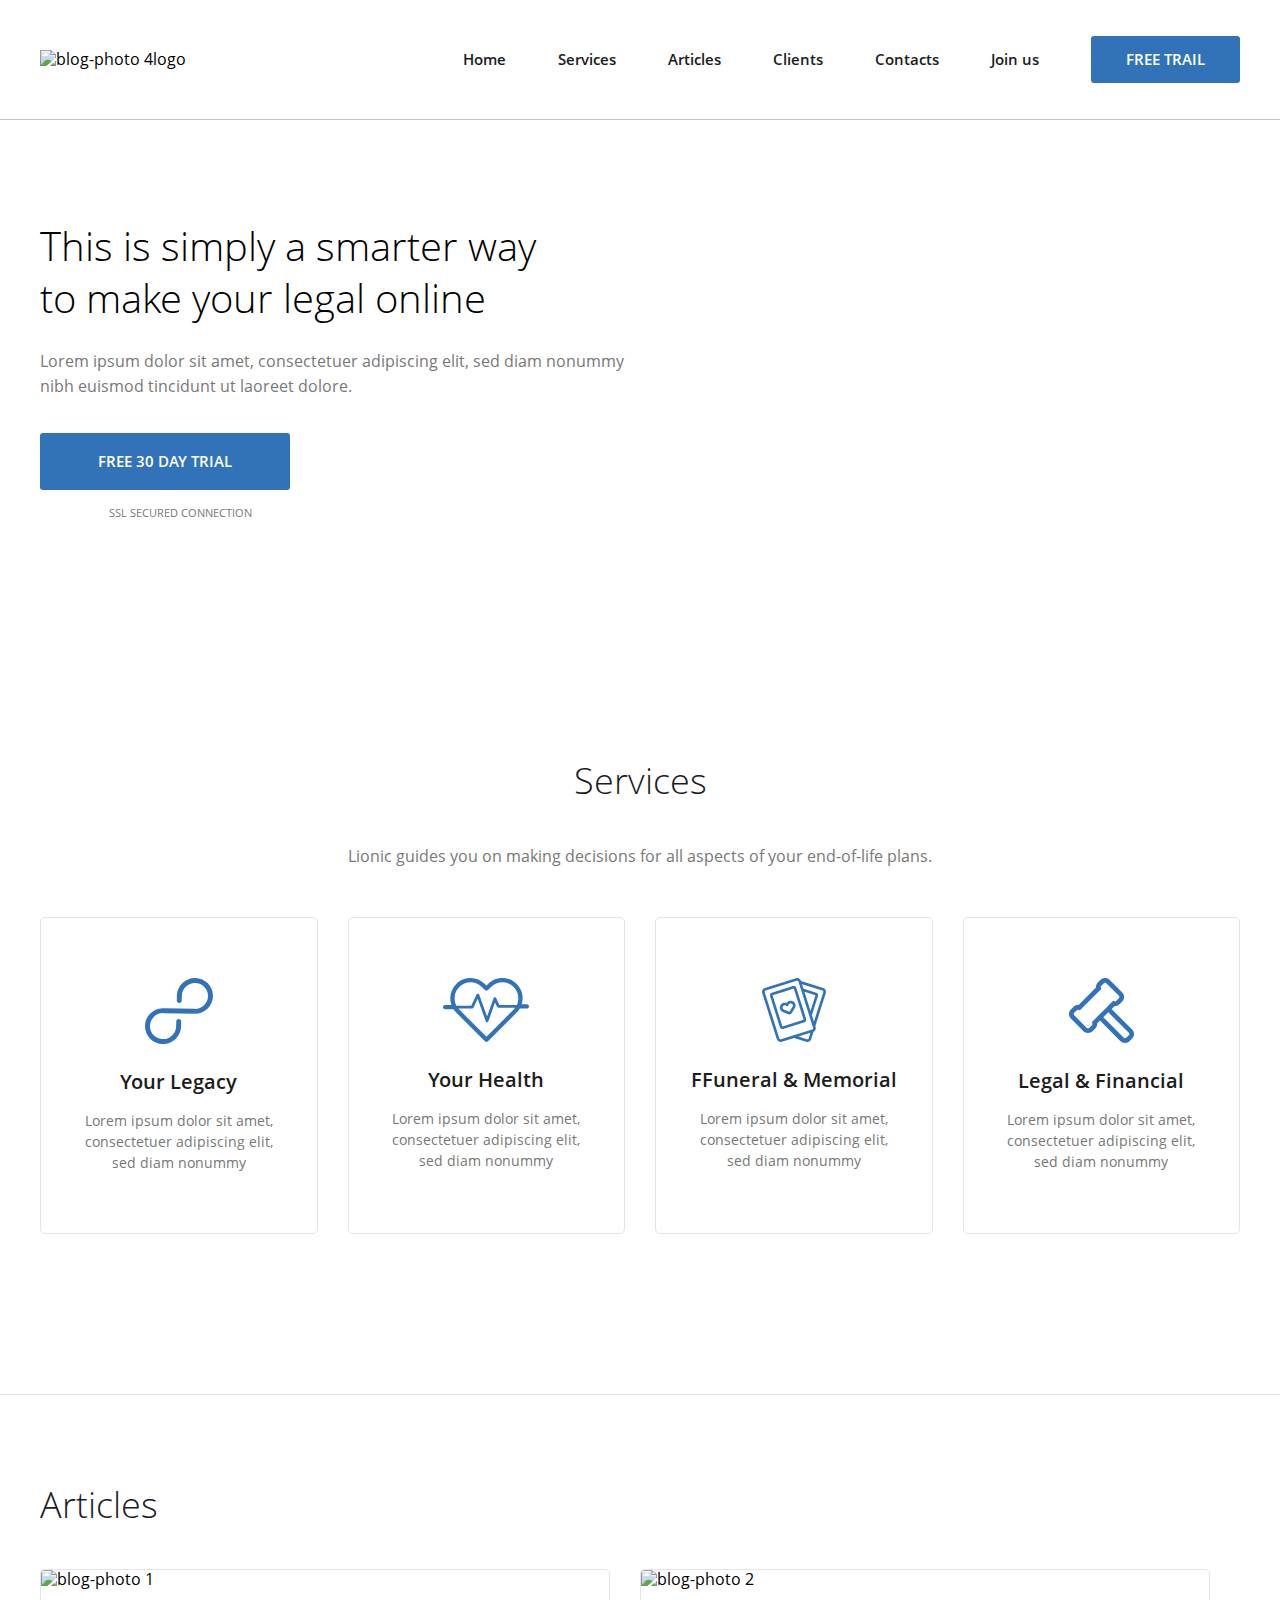
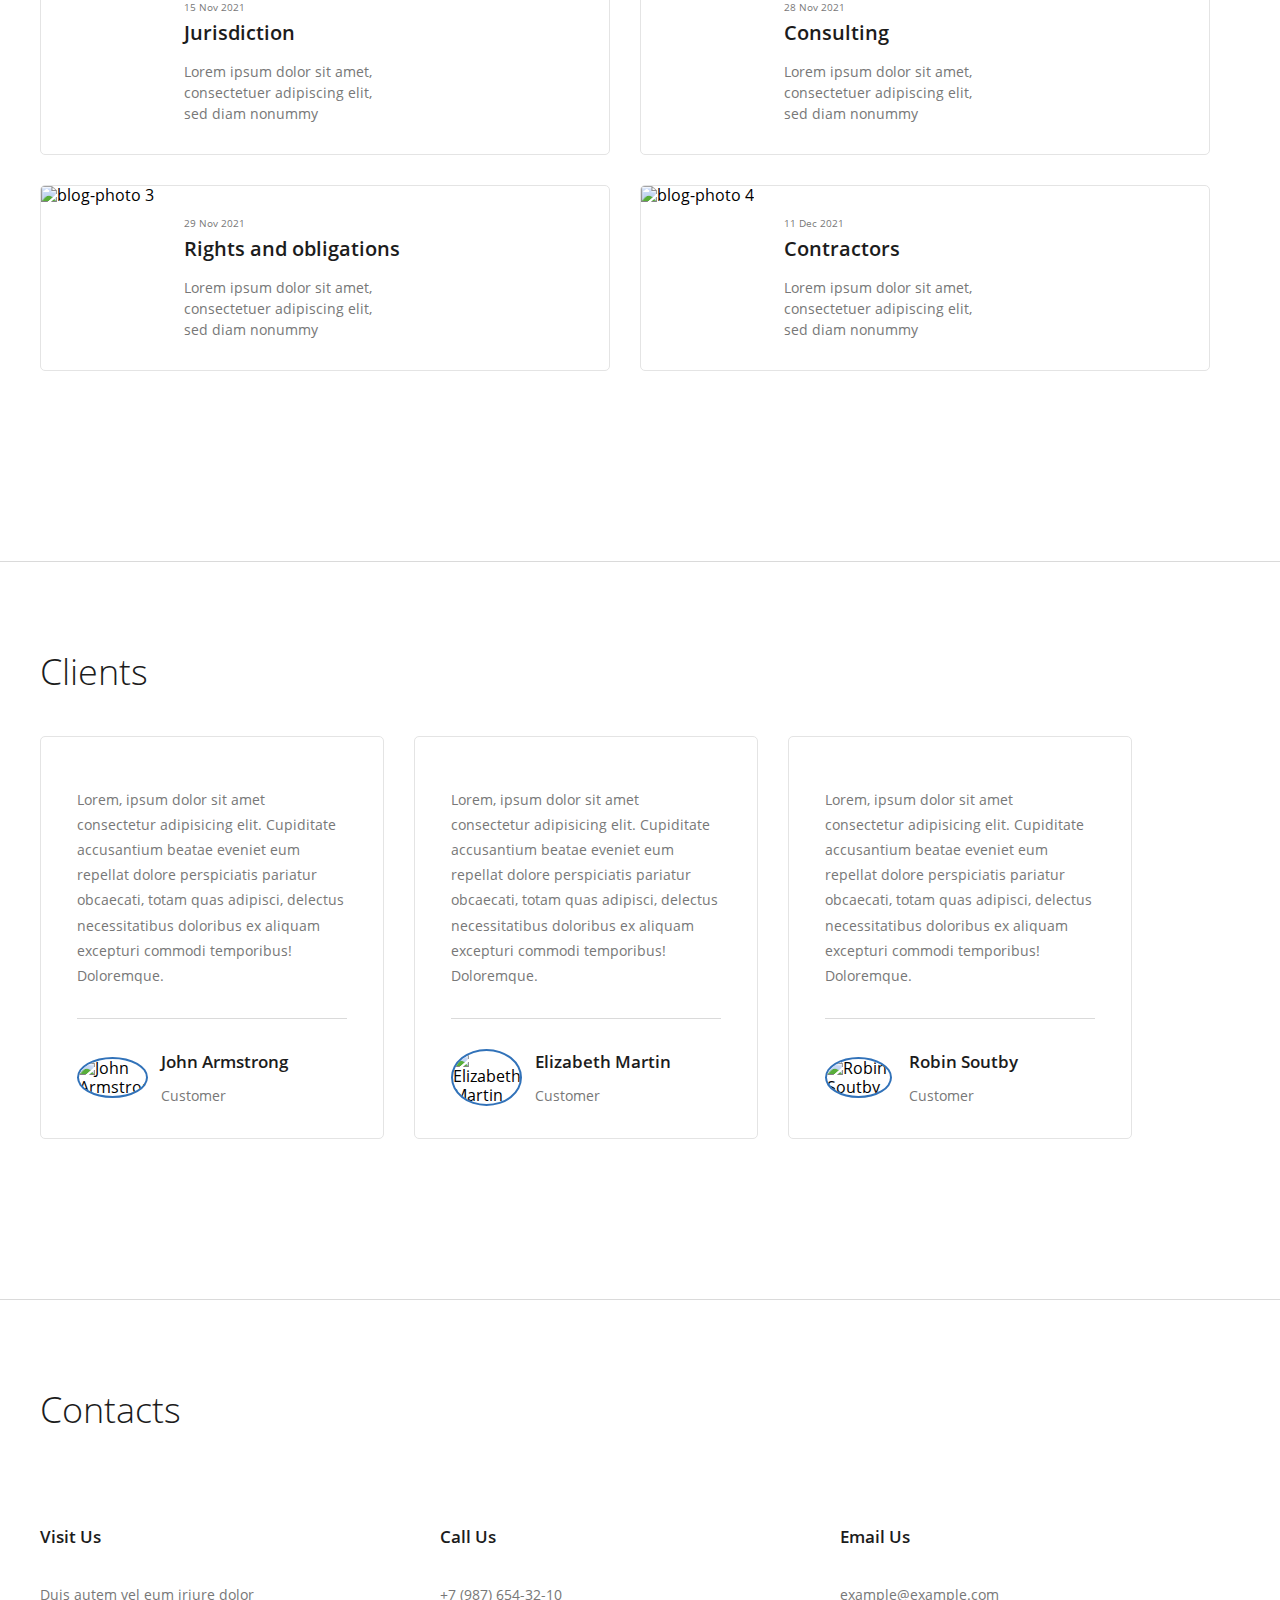
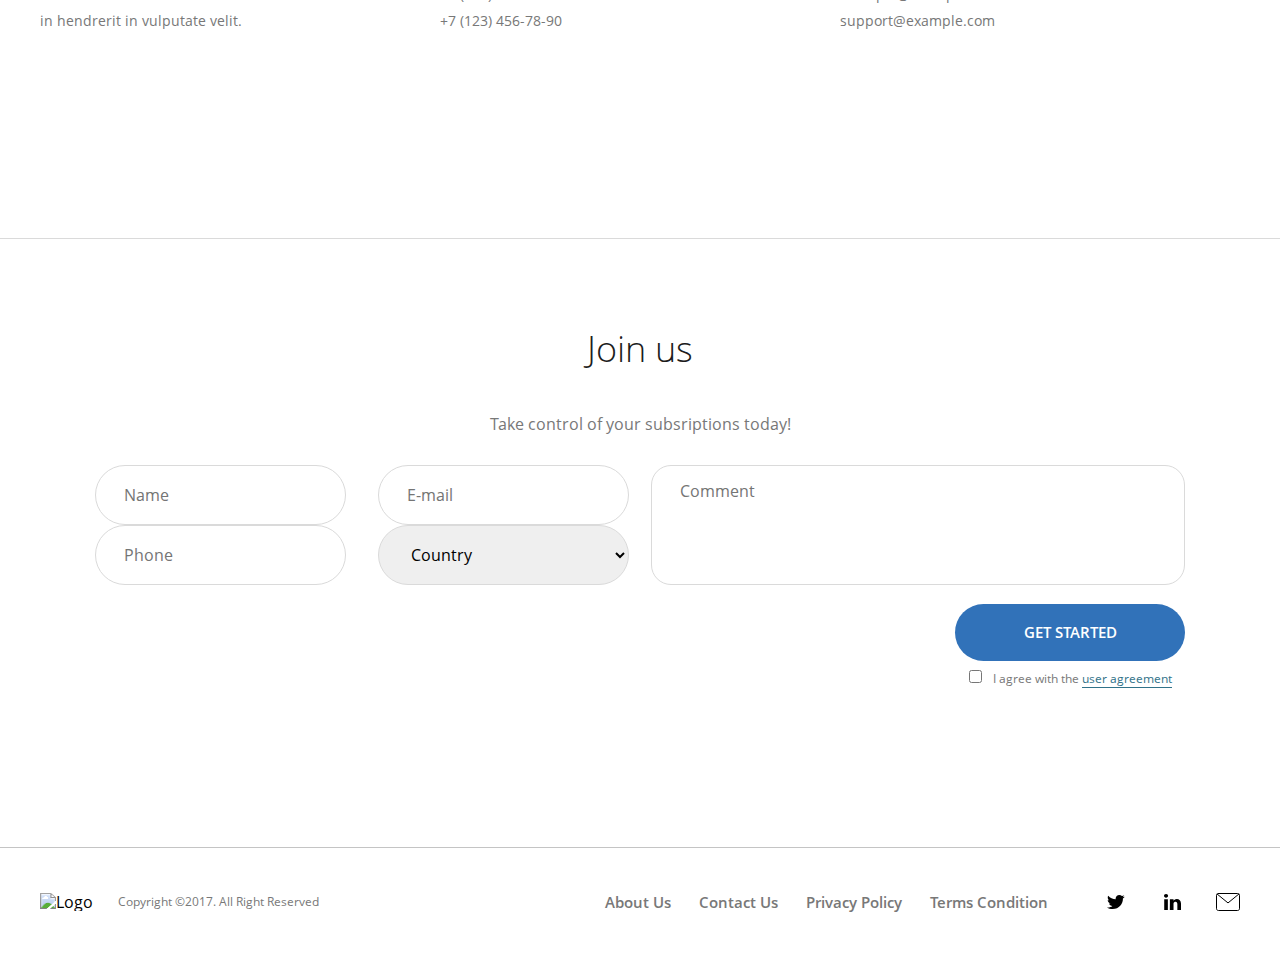
==== Lionic/index.html @ a57fa729 "backup" ====
<!DOCTYPE html>
<html lang="en">
<head>
    <meta charset="UTF-8">
    <meta name="viewport" content="width=device-width, initial-scale=1.0">
    <title>Lionic</title>
    <link rel="stylesheet" href="css/normalize.css">
    <link rel="stylesheet" href="css/style.css">
</head>
<body>
    <header class="header">
        <div class="container flex header-container">
            <a href="#" class="header-logo">
                <img src="img/logo.svg" class="header-logo" alt="blog-photo 4logo">
            </a>
            <nav class="header-nav">
                <ul class="header-list list-resert flex">
                    <li class="header-list-item">
                        <a href="hero" class="header-link">
                            Home
                        </a>
                    </li>
                    <li class="header-list-item">
                        <a href="services" class="header-link">
                            Services
                        </a>
                    </li>
                    <li class="header-list-item">
                        <a href="articles" class="header-link">
                            Articles
                        </a>
                    </li>
                    <li class="header-list-item">
                        <a href="clients" class="header-link">
                            Clients
                        </a>
                    </li>
                    <li class="header-list-item">
                        <a href="contacts" class="header-link">
                            Contacts
                        </a>
                    </li>
                    <li class="header-list-item">
                        <a href="join us" class="header-link">
                            Join us
                        </a>
                    </li>
                </ul>
            </nav>
            <button class="btn header-btn btn-resert">
                Free trail
            </button>
        </div>
    </header>
    <main class="main">
        <section id="hero" class="hero">
            <div class="container">
                <div class="hero-contant flex">
                    <h1 class="hero-title">
                        This is&nbsp;simply a&nbsp;smarter way to&nbsp;make your legal online
                    </h1>
                    <p class="hero-desc">
                        Lorem ipsum dolor sit amet, consectetuer adipiscing elit, sed diam nonummy nibh euismod tincidunt ut&nbsp;laoreet dolore.
                    </p>
                    <div class="hero-wrapper">
                        <button class="btn hero-btn btn-resert">
                            FREE 30&nbsp;DAY TRIAL
                        </button>
                        <span class="hero-secure">
                            SSL secured connection
                        </span>
                    </div>
                </div>
            </div>
        </section>
        <section id="services" class="services section-offset">
            <div class="container">
                <h2 class="section-title services-title">
                    Services
                </h2>
                <p class="section-descr services-descr">
                    Lionic guides you on&nbsp;making decisions for all aspects of&nbsp;your end-of-life plans.
                </p>
                <ul class="list-resert services-items flex">
                    <li class="services-item flex">
                        <svg class="services-item-icon" width="68" height="66" viewBox="0 0 68 66" fill="none" xmlns="http://www.w3.org/2000/svg">
                            <g clip-path="url(#clip0_7_34)">
                            <path d="M50.393 0.00398661C40.438 -0.212013 32.146 7.63799 31.9 17.512L31.776 22.483C31.742 23.839 32.833 24.973 34.2 25.003C35.567 25.032 36.713 23.947 36.746 22.591L36.871 17.62C37.049 10.471 43.062 4.77799 50.271 4.93399C57.478 5.09099 63.201 11.038 63.023 18.187C62.844 25.335 56.831 31.029 49.623 30.872L18.5 30.197C8.54499 29.981 0.252987 37.831 0.00698678 47.705C-0.240013 57.579 7.65099 65.78 17.607 65.995C27.562 66.211 35.854 58.362 36.1 48.488L36.223 43.572C36.257 42.215 35.166 41.082 33.799 41.052C32.432 41.022 31.286 42.108 31.252 43.464L31.129 48.38C30.951 55.529 24.938 61.222 17.729 61.066C10.522 60.909 4.79899 54.962 4.97699 47.813C5.15599 40.664 11.169 34.971 18.377 35.127L49.5 35.802C59.456 36.018 67.747 28.169 67.994 18.295C68.24 8.41999 60.349 0.219987 50.394 0.00498661L50.393 0.00398661Z"/>
                            </g>
                            <defs>
                            <clipPath id="clip0_7_34">
                            <rect width="68" height="66" fill="none"/>
                            </clipPath>
                            </defs>
                        </svg>
                        <h3 class="services-item-title">
                            Your Legacy
                        </h3>
                        <p class="services-item-descr">
                            Lorem ipsum dolor sit amet, consectetuer adipiscing elit, sed diam nonummy
                        </p>
                    </li>
                    <li class="services-item flex">
                        <svg class="services-item-icon" width="86" height="64" viewBox="0 0 86 64" fill="none" xmlns="http://www.w3.org/2000/svg">
                            <g clip-path="url(#clip0_7_47)">
                            <path d="M79.622 20.272C79.622 22.336 79.316 24.352 78.726 26.27H83.868C85.045 26.27 86 27.227 86 28.406C86 29.586 85.045 30.541 83.868 30.541H77.47C77.268 30.541 77.073 30.513 76.888 30.461C76.0053 31.9743 74.9311 33.3675 73.692 34.606L44.972 63.374C44.7741 63.5725 44.539 63.73 44.2802 63.8375C44.0213 63.9449 43.7438 64.0002 43.4635 64.0002C43.1832 64.0002 42.9057 63.9449 42.6468 63.8375C42.388 63.73 42.1529 63.5725 41.955 63.374L13.233 34.606C12.1963 33.5688 11.2752 32.422 10.486 31.186C10.315 31.23 10.136 31.254 9.95 31.254H2.132C1.85176 31.2537 1.57431 31.1983 1.31551 31.0908C1.0567 30.9833 0.821595 30.8259 0.623621 30.6276C0.425646 30.4292 0.268677 30.1938 0.161676 29.9348C0.0546755 29.6758 -0.000261829 29.3983 9.38171e-07 29.118C9.38171e-07 27.938 0.955001 26.982 2.132 26.982H8.447C5.965 19.861 7.56 11.618 13.233 5.93801C15.1066 4.05015 17.3363 2.55313 19.793 1.5338C22.2497 0.514473 24.8843 -0.00687342 27.544 1.15198e-05C32.95 1.15198e-05 38.034 2.10901 41.856 5.93801L43.463 7.54701L45.07 5.93701C46.9438 4.04921 49.1737 2.55231 51.6306 1.53315C54.0874 0.513987 56.7222 -0.0071368 59.382 1.15198e-05C62.0417 -0.00681806 64.6763 0.514553 67.133 1.53388C69.5896 2.55321 71.8194 4.0502 73.693 5.93801C75.5791 7.8172 77.0741 10.0515 78.0918 12.5117C79.1094 14.972 79.6295 17.6096 79.622 20.272ZM70.678 8.95701C69.1987 7.46697 67.4383 6.28548 65.4989 5.48108C63.5595 4.67667 61.4796 4.26536 59.38 4.27101C57.2807 4.26563 55.2012 4.67706 53.2622 5.48146C51.3231 6.28586 49.563 7.46721 48.084 8.95701L44.969 12.077C44.7713 12.2754 44.5364 12.4329 44.2777 12.5403C44.019 12.6478 43.7416 12.7031 43.4615 12.7031C43.1814 12.7031 42.904 12.6478 42.6453 12.5403C42.3866 12.4329 42.1517 12.2754 41.954 12.077L38.84 8.95701C37.3608 7.46718 35.6005 6.28582 33.6613 5.48142C31.7221 4.67703 29.6424 4.26561 27.543 4.27101C25.4437 4.26546 23.3642 4.67682 21.4251 5.48123C19.486 6.28564 17.7259 7.46708 16.247 8.95701C11.173 14.04 10.232 21.718 13.425 27.763H28.236L33.538 16.479C33.783 15.959 34.277 15.634 34.891 15.663C35.1717 15.6764 35.4421 15.7726 35.6681 15.9396C35.8942 16.1065 36.0657 16.3367 36.161 16.601L44.051 38.487L50.542 20.168C50.6364 19.9007 50.8086 19.6678 51.0365 19.4992C51.2643 19.3306 51.5374 19.2341 51.8206 19.2221C52.1038 19.21 52.3842 19.283 52.6255 19.4316C52.8669 19.5802 53.0583 19.7977 53.175 20.056L56.351 27.051H73.852C76.612 21.125 75.554 13.842 70.677 8.95701H70.678ZM16.248 31.586L43.463 58.844L70.678 31.586C71.2253 31.038 71.7323 30.4512 72.195 29.83H55.736C55.179 29.83 54.373 29.573 54.143 29.064L52.046 24.444L45.404 43.189C45.204 43.755 44.67 44.135 44.069 44.136H44.066C43.466 44.136 42.933 43.76 42.729 43.196L34.653 20.798L30.426 29.794C30.192 30.292 29.99 30.541 29.439 30.541H15.293C15.593 30.901 15.912 31.249 16.248 31.586Z"/>
                            </g>
                            <defs>
                            <clipPath id="clip0_7_47">
                            <rect width="86" height="64" fill="none"/>
                            </clipPath>
                            </defs>
                        </svg>
                        <h3 class="services-item-title">
                            Your Health
                        </h3>
                        <p class="services-item-descr">
                            Lorem ipsum dolor sit amet, consectetuer adipiscing elit, sed diam nonummy
                        </p>
                    </li>
                    <li class="services-item flex">
                        <svg class="services-item-icon" width="64" height="64" viewBox="0 0 64 64" fill="none" xmlns="http://www.w3.org/2000/svg">
                            <g clip-path="url(#clip0_7_58)">
                            <path d="M63.8101 15.073L53.3321 48.146L53.5791 48.926C53.7393 49.4264 53.7986 49.9537 53.7536 50.4772C53.7086 51.0008 53.5603 51.5102 53.3171 51.976C52.9241 52.732 52.3171 53.329 51.5701 53.704L51.5611 53.737L49.1941 61.207C48.8722 62.2171 48.1632 63.0585 47.2223 63.5469C46.2815 64.0354 45.1853 64.131 44.1741 63.813L32.0001 59.957L19.8261 63.813C18.8148 64.131 17.7187 64.0354 16.7778 63.5469C15.8369 63.0585 15.1279 62.2171 14.8061 61.207L0.188058 15.074C0.0280711 14.5735 -0.0310613 14.0462 0.0140824 13.5227C0.0592262 12.9991 0.20775 12.4897 0.451058 12.024C0.69167 11.5566 1.02267 11.1416 1.42487 10.8031C1.82706 10.4646 2.29245 10.2093 2.79406 10.052L33.9431 0.187C34.9542 -0.131631 36.0504 -0.0363451 36.9915 0.451969C37.9325 0.940283 38.6415 1.78178 38.9631 2.792L39.0401 3.034C39.0491 3.036 39.0581 3.037 39.0661 3.04L61.2061 10.053C61.7073 10.2103 62.1723 10.4654 62.5743 10.8035C62.9763 11.1417 63.3073 11.5561 63.5481 12.023C64.0401 12.973 64.1331 14.055 63.8101 15.073ZM48.4441 54.75L36.4161 58.559L44.9781 61.271C45.3153 61.3777 45.6811 61.3463 45.9951 61.1835C46.3092 61.0208 46.5458 60.7401 46.6531 60.403L48.4441 54.75ZM51.0371 49.732L36.4211 3.598C36.3142 3.26106 36.078 2.98029 35.7644 2.81736C35.4507 2.65442 35.0852 2.62264 34.7481 2.729L3.60006 12.595C3.26006 12.702 2.98306 12.935 2.81906 13.252C2.73787 13.4073 2.68829 13.5771 2.67319 13.7517C2.65808 13.9263 2.67775 14.1021 2.73106 14.269L17.3471 60.402C17.5691 61.103 18.3201 61.492 19.0211 61.271L31.5611 57.299C31.5891 57.289 31.6171 57.279 31.6461 57.272L50.1691 51.405C50.5091 51.298 50.7861 51.065 50.9491 50.748C51.1141 50.432 51.1451 50.071 51.0371 49.731V49.732ZM48.4971 32.885L53.4461 17.265L42.4451 13.781L48.4971 32.885ZM61.1801 13.25C61.0998 13.0945 60.9896 12.9565 60.8557 12.8439C60.7218 12.7313 60.567 12.6464 60.4001 12.594L40.0231 6.14L41.4691 10.701C41.5571 10.711 41.6451 10.729 41.7321 10.757L54.2501 14.722C54.5841 14.8269 54.894 14.9969 55.1619 15.2223C55.4299 15.4477 55.6505 15.7239 55.8111 16.035C55.9734 16.3456 56.0726 16.6852 56.1028 17.0344C56.133 17.3835 56.0937 17.7352 55.9871 18.069L49.8951 37.297L51.9331 43.731L61.2681 14.267C61.3751 13.927 61.3441 13.567 61.1801 13.25ZM30.9401 23.336C31.5152 23.6323 32.0259 24.0398 32.4425 24.5349C32.8591 25.0299 33.1733 25.6027 33.3671 26.22C33.5725 26.8654 33.633 27.5483 33.5443 28.2198C33.4557 28.8913 33.22 29.535 32.8541 30.105L29.6411 35.126C29.3916 35.5142 29.0489 35.8336 28.6441 36.0552C28.2393 36.2767 27.7855 36.3932 27.3241 36.394C26.9701 36.394 26.6161 36.326 26.2841 36.19L20.7651 33.936C20.1378 33.6806 19.5745 33.29 19.1154 32.792C18.6563 32.2941 18.3127 31.701 18.1091 31.055C17.9119 30.4388 17.8389 29.7897 17.8943 29.1451C17.9498 28.5006 18.1326 27.8734 18.4321 27.3C18.7284 26.7249 19.1359 26.2142 19.631 25.7976C20.126 25.3811 20.6988 25.0668 21.3161 24.873C22.3839 24.5378 23.5338 24.5745 24.5781 24.977C25.1998 24.0462 26.1189 23.3539 27.1851 23.013C27.8013 22.8161 28.4504 22.7433 29.0949 22.7987C29.7394 22.8541 30.3665 23.0368 30.9401 23.336ZM30.8251 27.025C30.7361 26.742 30.5919 26.4795 30.4009 26.2526C30.2098 26.0257 29.9757 25.8389 29.7121 25.703C29.4491 25.5656 29.1615 25.4818 28.8659 25.4564C28.5703 25.431 28.2726 25.4645 27.9901 25.555C27.6178 25.6716 27.2823 25.8833 27.0168 26.1692C26.7513 26.455 26.565 26.8051 26.4761 27.185C26.4221 27.4083 26.3114 27.6139 26.1547 27.7819C25.998 27.9499 25.8006 28.0747 25.5816 28.1441C25.3626 28.2135 25.1294 28.2251 24.9045 28.178C24.6797 28.1309 24.4708 28.0265 24.2981 27.875C24.0064 27.6158 23.6523 27.4371 23.2705 27.3565C22.8888 27.2758 22.4926 27.296 22.1211 27.415C21.838 27.5042 21.5755 27.6487 21.3488 27.8401C21.122 28.0315 20.9355 28.266 20.8001 28.53C20.6627 28.793 20.5789 29.0806 20.5535 29.3762C20.5281 29.6718 20.5616 29.9694 20.6521 30.252C20.8271 30.805 21.2371 31.249 21.7751 31.469L27.2931 33.723C27.3114 33.731 27.3322 33.7317 27.3511 33.725C27.3696 33.7194 27.3856 33.7074 27.3961 33.691L30.6091 28.669C30.9231 28.179 31.0021 27.581 30.8261 27.027L30.8251 27.025ZM44.1721 40.932C44.2788 41.2656 44.3183 41.6171 44.2882 41.966C44.2582 42.315 44.1592 42.6545 43.9971 42.965C43.8365 43.2764 43.6158 43.5529 43.3477 43.7785C43.0796 44.004 42.7694 44.1742 42.4351 44.279L21.2401 50.994C20.5659 51.2062 19.835 51.1426 19.2077 50.817C18.5803 50.4914 18.1076 49.9305 17.8931 49.257L8.01306 18.07C7.90624 17.7362 7.8667 17.3846 7.89674 17.0355C7.92678 16.6863 8.0258 16.3466 8.18806 16.036C8.34862 15.7249 8.56923 15.4487 8.83717 15.2233C9.1051 14.9979 9.41503 14.8279 9.74906 14.723L30.9451 8.009C31.6194 7.79619 32.3506 7.85955 32.9782 8.18519C33.6059 8.51083 34.0788 9.07215 34.2931 9.746L44.1721 40.932ZM41.6301 41.737L31.7501 10.551L21.9781 13.645L10.5531 17.264L20.4331 48.45L41.6301 41.737Z"/>
                            </g>
                            <defs>
                            <clipPath id="clip0_7_58">
                            <rect width="64" height="64" fill="none"/>
                            </clipPath>
                            </defs>
                        </svg>
                        <h3 class="services-item-title">
                            FFuneral &amp;&nbsp;Memorial
                        </h3>
                        <p class="services-item-descr">
                            Lorem ipsum dolor sit amet, consectetuer adipiscing elit, sed diam nonummy
                        </p>
                    </li>
                    <li class="services-item flex">
                        <svg class="services-item-icon" width="65" height="65" viewBox="0 0 65 65" fill="none" xmlns="http://www.w3.org/2000/svg">
                            <g clip-path="url(#clip0_7_69)">
                            <path d="M63.131 51.506C64.3269 52.7045 64.9985 54.3285 64.9985 56.0215C64.9985 57.7146 64.3269 59.3385 63.131 60.537L60.54 63.13C59.9482 63.7249 59.2442 64.1965 58.4689 64.5175C57.6935 64.8385 56.8622 65.0025 56.023 65C55.184 65.0024 54.3529 64.8384 53.5777 64.5174C52.8025 64.1964 52.0987 63.7249 51.507 63.13L30.988 42.613L28.126 45.475C28.2028 46.397 28.077 47.3246 27.7574 48.1928C27.4378 49.061 26.9322 49.8488 26.276 50.501L23.55 53.227C22.9583 53.8218 22.2545 54.2934 21.4793 54.6143C20.7042 54.9353 19.873 55.0994 19.034 55.097C18.1952 55.0993 17.3642 54.9352 16.5892 54.6142C15.8142 54.2932 15.1106 53.8217 14.519 53.227L1.86503 40.575C0.66925 39.3767 -0.00231934 37.7529 -0.00231934 36.06C-0.00231934 34.3671 0.66925 32.7434 1.86503 31.545L4.59103 28.819C5.24326 28.1629 6.03107 27.6573 6.89928 27.3377C7.76748 27.0182 8.69507 26.8923 9.61703 26.969L26.97 9.61902C26.8953 8.69769 27.0219 7.77112 27.341 6.90358C27.6601 6.03605 28.1641 5.24832 28.818 4.59502L31.543 1.87002C32.1347 1.27539 32.8383 0.803958 33.6133 0.48298C34.3883 0.162003 35.2192 -0.00214761 36.058 2.1214e-05C37.764 2.1214e-05 39.368 0.664021 40.574 1.87002L53.227 14.522C54.4226 15.7205 55.094 17.3442 55.094 19.037C55.094 20.7298 54.4226 22.3536 53.227 23.552L50.502 26.278C49.8497 26.9342 49.0617 27.4398 48.1933 27.7594C47.3249 28.079 46.3972 28.2048 45.475 28.128L42.613 30.99L63.131 51.506ZM31.164 35.784L35.783 31.165L39.243 27.705L44.398 22.551L44.798 22.951C45.126 23.279 45.556 23.443 45.986 23.443C46.416 23.443 46.846 23.279 47.175 22.951L49.9 20.226C50.0561 20.07 50.1798 19.8848 50.2643 19.681C50.3487 19.4771 50.3922 19.2587 50.3922 19.038C50.3922 18.8174 50.3487 18.5989 50.2643 18.3951C50.1798 18.1912 50.0561 18.006 49.9 17.85L37.246 5.19702C37.0901 5.04084 36.905 4.91699 36.7011 4.83256C36.4972 4.74813 36.2787 4.70479 36.058 4.70502C35.628 4.70502 35.198 4.86902 34.87 5.19702L32.144 7.92202C31.9879 8.07804 31.864 8.26332 31.7794 8.46725C31.6949 8.67118 31.6514 8.88977 31.6514 9.11052C31.6514 9.33128 31.6949 9.54987 31.7794 9.7538C31.864 9.95773 31.9879 10.143 32.144 10.299L32.544 10.699L10.694 32.546L10.294 32.146C10.1381 31.9898 9.95296 31.866 9.74909 31.7816C9.54523 31.6971 9.32669 31.6538 9.10603 31.654C8.67603 31.654 8.24603 31.818 7.91803 32.146L5.19303 34.87C5.03701 35.026 4.91325 35.2112 4.82881 35.4151C4.74437 35.6189 4.70091 35.8374 4.70091 36.058C4.70091 36.2787 4.74437 36.4971 4.82881 36.701C4.91325 36.9048 5.03701 37.09 5.19303 37.246L17.846 49.9C18.174 50.228 18.604 50.392 19.034 50.392C19.464 50.392 19.894 50.228 20.223 49.9L22.948 47.175C23.1042 47.019 23.2281 46.8337 23.3126 46.6298C23.3971 46.4259 23.4407 46.2073 23.4407 45.9865C23.4407 45.7658 23.3971 45.5472 23.3126 45.3433C23.2281 45.1393 23.1042 44.954 22.948 44.798L22.548 44.398L27.703 39.244L31.164 35.784ZM59.804 54.834L39.285 34.317L34.315 39.287L54.835 59.803C55.162 60.131 55.593 60.295 56.023 60.295C56.453 60.295 56.883 60.131 57.211 59.803L59.804 57.21C59.9601 57.054 60.0838 56.8688 60.1683 56.665C60.2527 56.4611 60.2962 56.2427 60.2962 56.022C60.2962 55.8014 60.2527 55.5829 60.1683 55.3791C60.0838 55.1752 59.9601 54.99 59.804 54.834Z"/>
                            </g>
                            <defs>
                            <clipPath id="clip0_7_69">
                            <rect width="65" height="65" fill="none"/>
                            </clipPath>
                            </defs>
                        </svg>
                        <h3 class="services-item-title">
                            Legal &amp;&nbsp;Financial
                        </h3>
                        <p class="services-item-descr">
                            Lorem ipsum dolor sit amet, consectetuer adipiscing elit, sed diam nonummy
                        </p>
                    </li>
                </ul>
            </div>
        </section>
        <section id="articles" class="articles section-offset">
            <div class="container">
                <h2 class="section-title articles-title">
                    Articles
                </h2>
                <ul class="list-resert articles-list flex">
                    <li class="articles-item">
                        <article class="blog-preview flex">
                            <a href="#" class="blog-preview-link">
                                <img src="img/blog1.jpg" alt="blog-photo 1" class="blog-preview-image">
                                <div class="blog-preview-text">
                                    <time class="blog-preview-time" datetime="2022.08.18 21.40">
                                        15&nbsp;Nov 2021
                                    </time>
                                    <h3 class="blog-preview-title">
                                        Jurisdiction
                                    </h3>
                                    <p class="blog-preview-descr">
                                        Lorem ipsum dolor sit amet, consectetuer adipiscing elit, sed diam nonummy
                                    </p>
                                </div>
                            </a>
                        </article>
                    </li>
                    <li class="articles-item">
                        <article class="blog-preview flex">
                            <a href="#" class="blog-preview-link">
                                <img src="img/blog2.jpg" alt="blog-photo 2" class="blog-preview-image">
                                <div class="blog-preview-text">
                                    <time class="blog-preview-time" datetime="2022.08.18 21.40">
                                        28&nbsp;Nov 2021
                                    </time>
                                    <h3 class="blog-preview-title">
                                        Consulting
                                    </h3>
                                    <p class="blog-preview-descr">
                                        Lorem ipsum dolor sit amet, consectetuer adipiscing elit, sed diam nonummy
                                    </p>
                                </div>
                            </a>
                        </article>
                    </li>
                    <li class="articles-item">
                        <article class="blog-preview flex">
                            <a href="#" class="blog-preview-link">
                                <img src="img/blog3.jpg" alt="blog-photo 3" class="blog-preview-image">
                                <div class="blog-preview-text">
                                    <time class="blog-preview-time" datetime="2022.08.18 21.40">
                                        29&nbsp;Nov 2021
                                    </time>
                                    <h3 class="blog-preview-title">
                                        Rights and obligations
                                    </h3>
                                    <p class="blog-preview-descr">
                                        Lorem ipsum dolor sit amet, consectetuer adipiscing elit, sed diam nonummy
                                    </p>
                                </div>
                            </a>
                        </article>
                    </li>
                    <li class="articles-item">
                        <article class="blog-preview flex">
                            <a href="#" class="blog-preview-link">
                                <img src="img/blog4.jpg" alt="blog-photo 4" class="blog-preview-image">
                                <div class="blog-preview-text">
                                    <time class="blog-preview-time" datetime="2022.08.18 21.40">
                                        11&nbsp;Dec 2021
                                    </time>
                                    <h3 class="blog-preview-title">
                                        Contractors
                                    </h3>
                                    <p class="blog-preview-descr">
                                        Lorem ipsum dolor sit amet, consectetuer adipiscing elit, sed diam nonummy
                                    </p>
                                </div>
                            </a>
                        </article>
                    </li>
                </ul>
            </div>            
        </section>
        <section id="clients" class="clients section-offset">
            <div class="container">
                <h2 class="section-title clients-title">
                    Clients
                </h2>
                <ul class="list-resert clients-list flex">
                    <li class="clients-item flex">
                        <p class="clients-item-descr">
                            Lorem, ipsum dolor sit amet consectetur adipisicing elit. Cupiditate accusantium beatae eveniet eum repellat dolore perspiciatis pariatur obcaecati, totam quas adipisci, delectus necessitatibus doloribus ex aliquam excepturi commodi temporibus! Doloremque.
                        </p>
                        <div class="clients-user flex">
                            <div class="clients-avatar">
                                <img src="img/client1.jpg" alt="John Armstrong">
                            </div>
                            <div class="clients-text">
                                <div class="clients-name">
                                    John Armstrong
                                </div>
                                <span class="clients-post">
                                    Customer
                                </span>
                            </div>
                        </div>
                    </li>
                    <li class="clients-item flex">
                        <p class="clients-item-descr">
                            Lorem, ipsum dolor sit amet consectetur adipisicing elit. Cupiditate accusantium beatae eveniet eum repellat dolore perspiciatis pariatur obcaecati, totam quas adipisci, delectus necessitatibus doloribus ex aliquam excepturi commodi temporibus! Doloremque.
                        </p>
                        <div class="clients-user flex">
                            <div class="clients-avatar">
                                <img src="img/client2.png" alt="Elizabeth Martin">
                            </div>
                            <div class="clients-text">
                                <div class="clients-name">
                                    Elizabeth Martin
                                </div>
                                <span class="clients-post">
                                    Customer
                                </span>
                            </div>
                        </div>
                    </li>
                    <li class="clients-item flex">
                        <p class="clients-item-descr">
                            Lorem, ipsum dolor sit amet consectetur adipisicing elit. Cupiditate accusantium beatae eveniet eum repellat dolore perspiciatis pariatur obcaecati, totam quas adipisci, delectus necessitatibus doloribus ex aliquam excepturi commodi temporibus! Doloremque.
                        </p>
                        <div class="clients-user flex">
                            <div class="clients-avatar">
                                <img src="img/client3.png" alt="Robin Soutby">
                            </div>
                            <div class="clients-text">
                                <div class="clients-name">
                                    Robin Soutby
                                </div>
                                <span class="clients-post">
                                    Customer
                                </span>
                            </div>
                        </div>
                    </li>
                </ul>
            </div>            
        </section>
        <section id="contacts" class="contacts section-offset">
            <div class="container">
                <h2 class="section-title clients-title">
                    Contacts
                </h2>
                <h2 class="section-title contacts-title">
                    <adress class="contacts-adress">
                        <ul class="list-resert contacts-list flex">
                            <li class="contacts-item flex contacts-item-adress">
                                <strong class="contacts-item-caption">
                                    Visit Us
                                </strong>
                                <p class="contacts-item-text">
                                    Duis autem vel eum iriure dolor in&nbsp;hendrerit in&nbsp;vulputate velit.
                                </p>
                            </li>
                            <li class="contacts-item flex contacts-item-phone">
                                <strong class="contacts-item-caption">
                                    Call Us
                                </strong>
                                <a href="tel:+79876543210" class="contacts-item-link">
                                    +7 (987) 654-32-10
                                </a>
                                <a href="tel:+71234567890" class="contacts-item-link">
                                    +7 (123) 456-78-90
                                </a>
                            </li>
                            <li class="contacts-item flex contacts-item-mail">
                                <strong class="contacts-item-caption">
                                    Email Us
                                </strong>
                                <a href="mailto:example@example.com" class="contacts-item-link">
                                    example@example.com
                                </a>
                                <a href="mailto:support@example.com" class="contacts-item-link">
                                    support@example.com
                                </a>
                            </li>
                        </ul>
                    </adress>
                </h2>
            </div>
        </section>
        <section id="join us" class="join-us section-offset">
          <div class="container">
            <h2 class="section-title join-us-title">
                Join us
            </h2>
            <p class="section-descr join-us-descr">
                Take control of your subsriptions today!
            </p>
            <form action="https://jsonplaceholder.tapycode.com/posts" method="post" class="form">
                <div class="form-top">
                    <div class="form-left">
                       <input class="form-input" type="text" name="name" placeholder="Name" required>
                       <input class="form-input" type="email" name="email" placeholder="E-mail" required>
                       <input class="form-input" type="tel" name="phone" placeholder="Phone" required>
                       <select class="form-select" name="country">
                        <option value="Country" disabled selected>
                            Country
                        </option>
                        <option value="United States">
                            United States
                        </option>
                        <option value="United Kingdom">
                            United Kingdom
                        </option>
                        <option value="France">
                            France
                        </option>
                        <option value="Germany">
                            Germany
                        </option>
                        <option value="Spain">
                            Spain
                        </option>
                        <option value="Estony">
                            Estony
                        </option>
                       </select>
                    </div>
                    <div class="form-right">
                        <textarea class="form-textarea" name="comment" placeholder="Comment"></textarea>
                    </div>
                </div>
                <div class="form-bottom">
                    <div class="form-wrapper">
                        <button class="btn btn-resert form-btn">Get started</button>
                        <label class="form-check">
                            <input type="checkbox" required>
                            I agree with the <a href="#">user agreement</a>
                        </label>
                    </div>
                </div>
            </form>
          </div>
        </section>
    </main>
    <footer class="footer">
        <div class="container flex footer-container">
			<div class="footer-left flex">
				<a href="#" class="footer-logo">
					<img src="img/logo.svg" alt="Logo">
				</a>
				<small class="footer-copy">
					Copyright ©2017. All Right Reserved
				</small>
			</div>
			<div class="footer-right flex">
				<nav class="footer-nav">
					<ul class="list-resert footer-list flex">
						<li class="footer-item">
							<a href="#" target="_blank" class="footer-link">About Us</a>
						</li>
						<li class="footer-item">
							<a href="#" target="_blank" class="footer-link">Contact Us</a>
						</li>
						<li class="footer-item">
							<a href="#" target="_blank" class="footer-link">Privacy Policy</a>
						</li>
						<li class="footer-item">
							<a href="#" target="_blank" class="footer-link">Terms Condition</a>
						</li>
					</ul>
				</nav>
				<ul class="list-resert social flex">
					<li class="social-item">
                        <a href="#" class="social-link social-link-tw">
                            <svg width="18" height="14" viewBox="0 0 18 14" fill="none" xmlns="http://www.w3.org/2000/svg">
                                <g clip-path="url(#clip0_9_2)">
                                <path d="M17.719 1.65632C17.0672 1.93749 16.3672 2.12756 15.6312 2.213C16.3824 1.77569 16.9578 1.08271 17.2295 0.257952C16.516 0.66998 15.7351 0.960048 14.9207 1.11556C14.258 0.428779 13.313 0 12.2675 0C10.2607 0 8.63311 1.58169 8.63311 3.53391C8.63311 3.81052 8.66516 4.08038 8.72676 4.33947C5.70575 4.19186 3.02744 2.78497 1.2347 0.647183C0.921659 1.16929 0.742478 1.77633 0.742478 2.42402C0.742478 3.64991 1.38427 4.73153 2.35946 5.36512C1.78217 5.34773 1.21754 5.19623 0.712779 4.9233V4.96795C0.712779 6.68033 1.96554 8.10817 3.6285 8.4329C3.32302 8.51427 3.00243 8.55679 2.67076 8.55679C2.43627 8.55679 2.20876 8.53521 1.98651 8.49457C2.44908 9.89809 3.7915 10.9197 5.38164 10.9486C4.13761 11.8967 2.57008 12.4619 0.867562 12.4619C0.574324 12.4619 0.284511 12.4449 0 12.4115C1.60887 13.4145 3.51914 14 5.57194 14C12.2576 14 15.914 8.61508 15.914 3.94522C15.914 3.79191 15.9105 3.63974 15.9029 3.48812C16.6153 2.98716 17.2303 2.36688 17.719 1.65632Z"/>
                                </g>
                                <defs>
                                <clipPath id="clip0_9_2">
                                <rect width="18" height="14"/>
                                </clipPath>
                                </defs>
                            </svg>
                        </a>
                    </li>
					<li class="social-item">
                        <a href="#" class="social-link social-link-linkedin">
                            <svg width="17" height="16" viewBox="0 0 17 16" fill="none" xmlns="http://www.w3.org/2000/svg">
                                <path d="M3.85973 15.999V5.20386H0.215035V15.999H3.85973ZM2.03785 3.72907C3.30882 3.72907 4.09994 2.90013 4.09994 1.86422C4.07626 0.804959 3.30887 -0.000976562 2.06197 -0.000976562C0.815269 -0.000976562 0 0.804975 0 1.86422C0 2.90018 0.790923 3.72907 2.01406 3.72907H2.03774H2.03785ZM5.87706 15.999H9.52175V9.97048C9.52175 9.64784 9.54543 9.32554 9.64168 9.0949C9.90516 8.45027 10.5049 7.78262 11.5117 7.78262C12.8305 7.78262 13.3582 8.77258 13.3582 10.2238V15.999H17.0026V9.8091C17.0026 6.49325 15.2045 4.95042 12.8065 4.95042C10.8404 4.95042 9.9771 6.03237 9.49751 6.76928H9.52184V5.20363H5.87714C5.92497 6.21659 5.87714 15.9988 5.87714 15.9988L5.87706 15.999Z"/>
                            </svg>
                        </a>
                    </li>
					<li 
                    class="social-item">
                        <a href="#" class="social-link social-link-mail">
                            <svg width="24" height="18" viewBox="0 0 24 18" fill="none" xmlns="http://www.w3.org/2000/svg">
                                <path d="M2.4 0.5H21.6C22.6747 0.5 23.5 1.31855 23.5 2.25V15.75C23.5 16.6814 22.6747 17.5 21.6 17.5H2.4C1.32525 17.5 0.5 16.6814 0.5 15.75V2.25C0.5 1.31855 1.32525 0.5 2.4 0.5Z" stroke-linecap="round" stroke-linejoin="round"/>
                                <path d="M22.8478 1.0625L12 9.93794L1.15222 1.0625" stroke-linecap="round" stroke-linejoin="round"/>
                            </svg>
                        </a>
                    </li>
				</ul>
			</div>
		</div>
	</footer>
</body>
</html>
---- Lionic/css/style.css ----
html {
  box-sizing: border-box;
}

*,
*::before
::after {
  box-sizing: inherit;
}

a {
  color: inherit;
  text-decoration: none;
}

img {
  max-width: 100%;
}

@font-face {
  font-family: 'OpenSans';
  src: local('openSans-Regular'), url('../fonts/OpenSansRegular.woff2') format('woff2'), 
  url(../fonts/OpenSansRegular.woff) format('woff');
  font-weight: 400;
  font-style: normal;
  font-display: swap;
}

@font-face {
  font-family: 'OpenSans';
  src: local('openSans-Light'), url('../fonts/OpenSansLight.woff2') format('woff2'), 
  url(../fonts/OpenSansLight.woff) format('woff');
  font-weight: 300;
  font-style: normal;
  font-display: swap;
}

@font-face {
  font-family: 'OpenSans';
  src: local('openSans-SemiBold'), url('../fonts/OpenSansSemiBold.woff') format('woff2'), 
  url(../fonts/OpenSansSemiBold.woff) format('woff');
  font-weight: 600;
  font-style: normal;
  font-display: swap;
}

body {
  min-width: 1200px;
  font-family: 'OpenSans', 'sans-serif';
  font-weight: 400;
}

.list-resert {
  margin: 0;
  padding: 0;
  list-style: none;
}

.btn-resert {
  padding: 0;
  border: none;
  background-color: transparent;
  cursor: pointer;
}

.flex {
  display:flex;
}

.header {
  padding: 36px 0;
  border-bottom: 1px solid #C4C4C4;
  background-color: #fff;
}

.header-link {
  position: relative;
  font-weight: 600;
  color: #1c1c1c;
  font-size: 15px;
  transition: color 0.3s ease-in-out;
}

.header-link:focus {
  outline-offset: 2px;
  outline: 1px solid #71A7E2;
}

.header-link:hover {
  color: #71A7E2;
}

.header-link::after {
  content: "";
  position: absolute;
  left: 0;
  bottom: 0;
  width: 100%;
  height: 2px;
  background-color: #3474ba;
  opacity: 0; 
  transition: opacity 0.3s ease-in-out;
}

.header-link:active {
  outline: none;
  color: #3474ba;
}

.header-link:active::after {
  opacity: 1;
}

.container {
  width: 1200px;
  padding: 0 15px;
  margin: 0 auto;
}

.section-descr {
  margin: 0;
  margin-bottom: 50px;
  font-weight: 400;
  font-size: 16px;
  line-height: 22px;
  color: #787878;
}

.section-offset {
  padding-top: 87px;
  padding-bottom: 160px;
}

.section-title {
  margin: 0;
  margin-bottom: 40px;
  font-weight: 300;
  font-size: 36px;
  line-height: 130%;
  color: #1C1C1C;
}

.header-container {
  align-items: center;
}

.header-logo {
  margin-right: auto;
}

.header-nav {
  margin-right: 52px;
}

.header-list-item:not(:last-child) {
  margin-right: 52px;
}

.btn {
  position: relative;
  outline: none;
  font-weight: 600;
  font-size: 15px;
  text-transform: uppercase;
  padding: 15px 35px;
  background-color: #3172b9;
  color: #fff;
  border-radius: 3px;
  transition: background-color 0.3s ease-in-out;
}

.btn::after {
  content: "";
  position: absolute;
  top: -3px;
  left: -3px;
  right: -3px;
  bottom: -3px;
  border-radius: inherit;
  border-color: #3172B9;
  outline: none;
  opacity: 0;
  transition: opacity 0.3s ease-in-out;
}

.btn:focus::after {
  opacity: 1;
}

.btn:hover {
  background-color: #71A7E2;
}

.btn:active {
  background-color: #0e336c;
}

.btn:active::after {
  opacity: 0;
}

.hero {
  padding-top: 100px;
  padding-bottom: 150px;
  background-image: url(../img/hero-bg\ 1.jpg);
  background-size: cover;
  background-repeat: no-repeat;
  background-position: center;
}

.hero-contant {
  max-width: 50%;
  flex-direction: column;
  align-items: flex-start;
}

.hero-title {
  margin: 0;
  margin-bottom: 25px;
  font-weight: 300;
  font-size: 40px;
  line-height: 130%;
}

.hero-wrapper {
  display: flex;
  flex-direction: column;
  align-items: center;
}

.hero-desc {
  margin: 0;
  margin-bottom: 34px;
  font-size: 16px;
  line-height: 155%;
  color: #787878;
}

.hero-btn {
  margin-bottom: 14px;
  min-width: 250px;
  padding-top: 20px;
  padding-bottom: 20px;
}

.hero-secure {
  padding-left: 30px;
  font-size: 11px;
  line-height: 155%;
  color: #787878;
  text-transform: uppercase;
  background-image: url(../img/secure.png);
  background-position: left center;
  background-size: 14px 17px;
  background-repeat: no-repeat;
}

/*services*/

.services{
  border-bottom: 1px solid #E4E4E4;
}

.services-title {
  text-align: center;
}

.services-descr {
  text-align: center;
}

.services-item {
  flex-direction: column;
  align-items: center;
  padding: 60px 30px;
  width: 270px;
  border: 1px solid #E4E4E4;
  border-radius: 5px;
  transition: background-color 0.3s ease-in-out, border-color 0.3s ease-in-out;
}

.services-item:not(:nth-child(4n)) {
  margin-right: 30px;
}

.services-item:hover {
  border-color: #3172b9;
  background-color: #3172B9;
}

.services-item-icon {
  fill: #3172b9;
  margin-bottom: 25px;
  transition: fill 0.3s ease-in-out;
}

.services-item:hover .services-item-icon {
  fill: #fff;
}

.services-item-title {
  margin: 0;
  margin-bottom: 15px;
  font-weight: 600;
  font-size: 20px;
  line-height: 130%;
  color: #1C1C1C;
}

.services-item:hover .services-item-title {
  color: #fff;
}

.services-item-descr {
  margin: 0;
  text-align: center;
  font-weight: 400;
  font-size: 14px;
  line-height: 150%;
  color: #787878;
  transition: color 0.3s ease-in-out;
}

.services-item:hover .services-item-descr {
  color: #fff;
}

/*articles*/

.articles {
  border-bottom: 1px solid #DADADA;
}

.articles-list {
  flex-wrap: wrap;
}

.articles-item {
  width: 570px;
  margin-bottom: 30px;
}

.articles-item:not(:nth-child(2n)) {
  margin-right: 30px;
}

.blog-preview {
  object-fit: cover;
  overflow: hidden;
  border: 1px solid #E4E4E4;
  border-radius: 5px;
}

.blog-preview-text {
  padding: 30px;
}

.blog-preview-time {
  display: block;
  margin-bottom: 5px;
  font-weight: 400;
  font-size: 10px;
  line-height: 150%;
  color: #787878;
  transition: color 0.3 ease-in-out;
}

.blog-preview-title {
  margin: 0;
  margin-bottom: 15px;
  font-weight: 600;
  font-size: 20px;
  line-height: 130%;
  color: #1C1C1C;
}

.blog-preview-descr {
  margin: 0;
  font-weight: 400;
  font-size: 14px;
  line-height: 150%;
  color: #787878;
  max-width: 210px;
  transition: color 0.3s ease-in-out;
}

.blog-preview-link {
  display: flex;
  position: relative;
  width: 100%;
  transition: background-color 0.3s ease-in-out;
}

.blog-preview-link:focus {
  background-color: #71A7E2;
}

.blog-preview-link:focus .blog-preview-title {
  color: #fff;
}

.blog-preview-link:focus .blog-preview-descr {
  color: #fff;
}

.blog-preview-link:focus .blog-preview-time {
  color: #fff;
}

.blog-preview-link:hover {
  background-color: #317289;
}

.blog-preview-link:hover .blog-preview-title {
  color: #fff;
}

.blog-preview-link:hover .blog-preview-descr {
  color: #fff;
}

.blog-preview-link:hover .blog-preview-time {
  color: #fff;
}

.blog-preview-link:active {
  background-color: #0e336c;
}

.blog-preview-link:active .blog-preview-title {
  color: #fff;
}

.blog-preview-link:active .blog-preview-descr {
  color: #fff;
}

.blog-preview-link:active .blog-preview-time {
  color: #fff;
}

/*clients*/

.clients {
  border-bottom: 1px solid #DADADA;
}

.clients-item {
  flex-direction: column;
  width: 370px;
  padding: 50px 36px;
  padding-bottom: 30px;
  width: 270px;
  border: 1px solid #E4E4E4;
  border-radius: 5px;
}

.clients-item:not(:nth-child(3n)) {
  margin-right: 30px;
}

.clients-item-descr {
  margin: 0;
  margin-bottom: 30px;
  font-weight: 400;
  font-size: 14px;
  line-height: 180%;
  color: #787878;
}

.clients-user {
  margin-top: auto;
  align-items: center;
  border-top: 1px solid #DADADA;
  width: 100%;
  padding-top: 28px;
}

.clients-avatar {
  flex-shrink: 0;
  width: 67px;
  margin-right: 17px;
}

.clients-avatar img {
  width: 100%;
  height: 100%;
  border: 2px solid #3172B9;
  border-radius: 100%;
}

.clients-name {
  margin-bottom: 5px;
  font-weight: 600;
  font-size: 17px;
  line-height: 180%;
  color: #1C1C1C;
}

.clients-post {
  font-weight: 400;
  font-size: 14px;
  line-height: 180%;
  color: #787878;
}

/*contacts*/

.contacts {
  border-bottom: 1px solid #DADADA;
}

.contacts-adress {
  font-style: normal;
}

.contacts-item {
  flex-direction: column;
  width: 370px;
  padding-top: 48px;
  background-position: left top;
  background-repeat: no-repeat;
  background-size: 29px 29px;
}

.contacts-item:not(:nth-child(3n)) {
  margin-right: 30px;
}

.contacts-item-adress {
  background-image: url(../img/location_on.svg);
}

.contacts-item-phone {
  background-image: url(../img/phone.svg);
}

.contacts-item-mail {
  background-image: url(../img/mail.svg);
}

.contacts-item-caption {
  margin-bottom: 30px;
  font-weight: 600;
  font-size: 17px;
  line-height: 180%;
  color: #1C1C1C;
}

.contacts-item-text {
  margin: 0;
  max-width: 215px;
  font-weight: 400;
  font-size: 14px;
  line-height: 180%;
  color: #787878;
}

.contacts-item-link {
  font-weight: 400;
  font-size: 14px;
  line-height: 180%;
  color: #787878;
  transition: color 0.3s ease-in-out;
}

.contacts-item-link:not(:nth-child(2n)) {
  margin-bottom: 5px;
}

.contacts-item-link:focus {
  outline: 1px solid #71A7E2;
}

.contacts-item-link:hover {
  color: #71A7E2;
}

.contacts-item-link:active {
  outline: none;
  color: #0e386c;
}

/*Join-us*/

.join-us {
  border-bottom: 1px solid #c4c4c4;
}

.join-us-title {
  text-align: center;
}

.join-us-descr {
  text-align: center;
  margin-bottom: 30px;
}

.form {
  padding-left: 55px;
  padding-right: 55px;
}

.form-input {
  box-sizing: border-box;
  width: 251px;
  height: 60px;
  padding: 16px 28px;
  border: 1px solid #DADADA;
  border-radius: 50px;
  transition: background-color 0.3s ease-in-out border-color 0.3s ease-in-out;
}

.form-input:focus {
  outline: none;
  border-color: #71A7E2;
  background-color: rgba(113, 167, 226, 0.2);
}

.form-input:hover {
  border-color: #71A7E2;
}

.form-input:active {
  border-color: #0e386c;
}

.form-select {
  box-sizing: border-box;
  width: 251px;
  height: 60px;
  padding: 16px 28px;
  border: 1px solid #DADADA;
  border-radius: 50px;
  transition: background-color 0.3s ease-in-out, border-color 0.3s ease-in-out;
}

.form-select:focus {
  outline: none;
  border-color: #71A7E2;
  background-color: rgba(113, 167, 226, 0.2);
}

.form-select:hover {
  border-color: #71A7E2;
}

.form-select:active {
  border-color: #0e386c;
}

.form-textarea {
  box-sizing: border-box;
  width: 100%;
  height: 100%;
  padding: 16px 28px;
  resize: none;
  border: 1px solid #DADADA;
  border-radius: 20px;
  transition: background-color 0.3s ease-in-out, border-color 0.3s ease-in-out;
}

.form-textarea:focus {
  outline: none;
  border-color: #71A7E2;
  background-color: rgba(113, 167, 226, 0.2);
}

.form-textarea:hover {
  border-color: #71A7E2;
}

.form-textarea:active {
  border-color: #0e386c;
}

.form-top {
  display: flex;
  justify-content: space-between;
  margin-bottom: 19px;
}

.form-left {
  display: flex;
  flex-wrap: wrap;
  justify-content: space-between;
  width: 49%;
}

.form-right {
  width: 49%;
}

.form-bottom {
  display: flex;
  justify-content: flex-end;
}

.form-wrapper {
  display: flex;
  flex-direction: column;
  align-items: center;
}

.form-btn {
  min-width: 230px;
  margin-bottom: 9px;
  padding-top: 20px;
  padding-bottom: 20px;
  border-radius: 50px;
}

.form-check {
  font-size: 12px;
  line-height: 16px;
  color: #787878;
}

.form-check input {
  margin-right: 8px;
}

.form-check a {
  color: #317289;
  border-bottom: 1px solid #317289;
}

/*footer*/
.footer {
  padding: 42px 0;
}
.footer-container {
  align-items: center;
  justify-content: space-between;
}
.footer-left,
.footer-right {
  align-items: center;
}

.footer-logo {
  margin-right: 25px;
}
.footer-copy {
  font-weight: 400;
  font-size: 12px;
  line-height: 16px;
  color: #787878;
}

.footer-item:not(:last-child) {
  margin-right: 28px;
}
.footer-link {
  font-weight: 600;
  font-size: 15px;
  line-height: 20px;
  color: #787878;
}

.footer-nav {
  margin-right: 56px;
}

.social-link {
  display: flex;
  width: 24px;
  height: 24px;
  align-items: center;
  justify-content: center;
  transition: fill 0.3s ease-in-out;
}

.social-item:not(:last-child) {
  margin-right: 32px;
}

.social-link svg {
  fill: #000;
}

.social-link-mail svg {
  fill:transparent;
  stroke: #000;
}

.social-link:focus {
  outline-offset: 2px;
  outline: 1px solid #71A7E2;
}

.social-link:hover svg {
  fill: #71A7E2;
}

.social-link-mail:hover svg {
  fill: transparent;
  stroke: #71A7E2;
}

.social-link:active svg {
  fill: #317289;
}

.social-link-mail:active svg {
  fill: transparent;
  stroke: #317289;
}
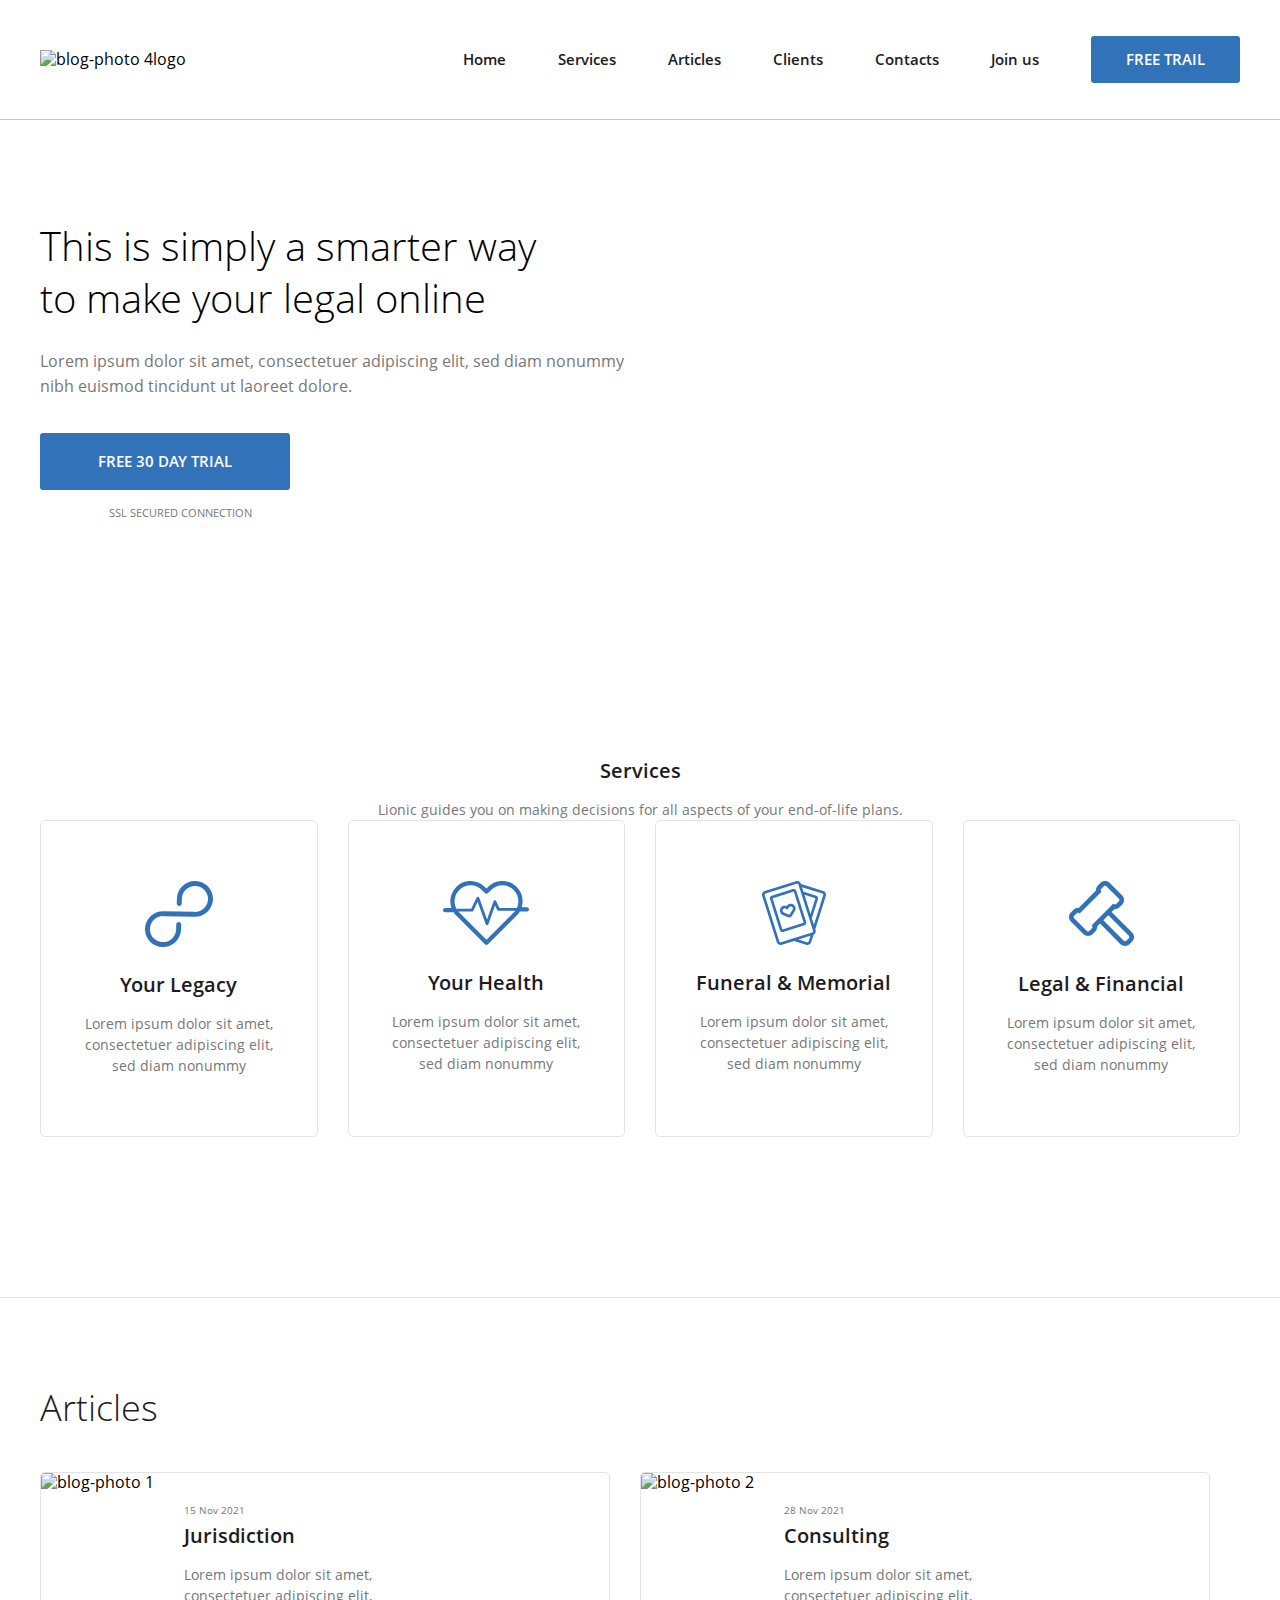
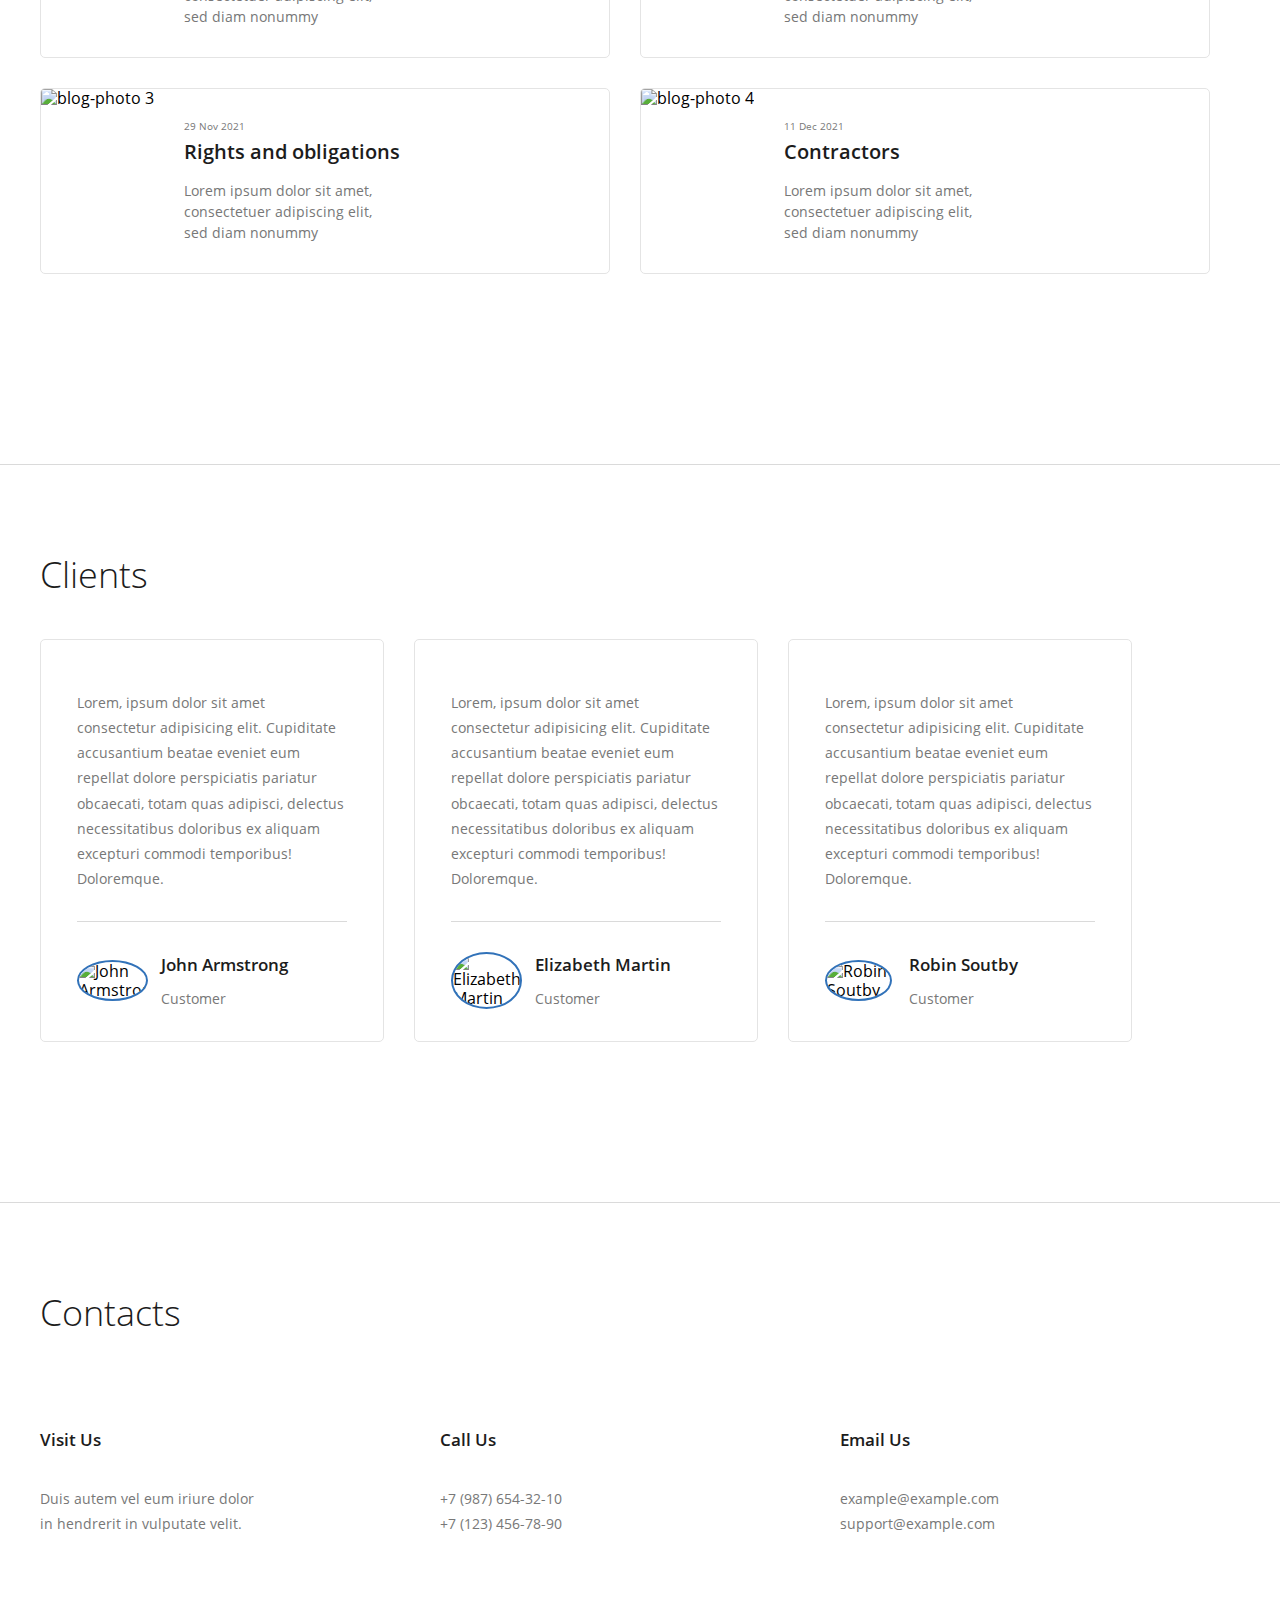
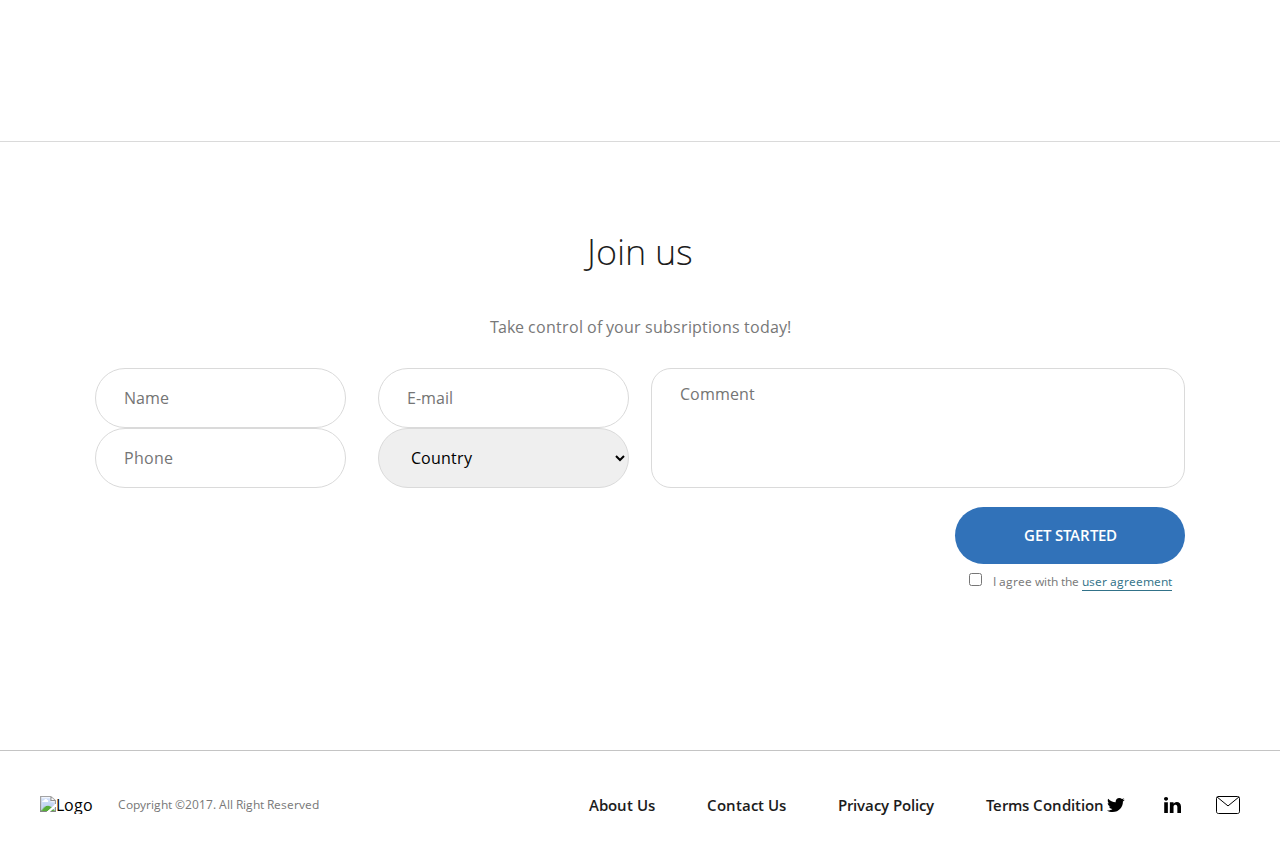
==== commit d67ba371: "bam added" ====
--- a/Lionic/index.html
+++ b/Lionic/index.html
@@ -9,45 +9,45 @@
 </head>
 <body>
     <header class="header">
-        <div class="container flex header-container">
-            <a href="#" class="header-logo">
+        <div class="container flex header__container">
+            <a href="#" class="header__logo">
                 <img src="img/logo.svg" class="header-logo" alt="blog-photo 4logo">
             </a>
-            <nav class="header-nav">
-                <ul class="header-list list-resert flex">
-                    <li class="header-list-item">
-                        <a href="hero" class="header-link">
+            <nav class="nav header__nav" title="Главное меню">
+                <ul class="nav__list list-resert flex">
+                    <li class="nav__item">
+                        <a href="hero" class="nav__link">
                             Home
                         </a>
                     </li>
-                    <li class="header-list-item">
-                        <a href="services" class="header-link">
+                    <li class="nav__item">
+                        <a href="services" class="nav__link">
                             Services
                         </a>
                     </li>
-                    <li class="header-list-item">
-                        <a href="articles" class="header-link">
+                    <li class="nav__item">
+                        <a href="articles" class="nav__link">
                             Articles
                         </a>
                     </li>
-                    <li class="header-list-item">
-                        <a href="clients" class="header-link">
+                    <li class="nav__item">
+                        <a href="clients" class="nav__link">
                             Clients
                         </a>
                     </li>
-                    <li class="header-list-item">
-                        <a href="contacts" class="header-link">
+                    <li class="nav__item">
+                        <a href="contacts" class="nav__link">
                             Contacts
                         </a>
                     </li>
-                    <li class="header-list-item">
-                        <a href="join us" class="header-link">
+                    <li class="nav__item">
+                        <a href="join-us" class="nav__link">
                             Join us
                         </a>
                     </li>
                 </ul>
             </nav>
-            <button class="btn header-btn btn-resert">
+            <button class="header__btn btn btn-resert">
                 Free trail
             </button>
         </div>
@@ -55,18 +55,18 @@
     <main class="main">
         <section id="hero" class="hero">
             <div class="container">
-                <div class="hero-contant flex">
-                    <h1 class="hero-title">
+                <div class="hero__container flex">
+                    <h1 class="hero__title">
                         This is&nbsp;simply a&nbsp;smarter way to&nbsp;make your legal online
                     </h1>
-                    <p class="hero-desc">
+                    <p class="hero__desc">
                         Lorem ipsum dolor sit amet, consectetuer adipiscing elit, sed diam nonummy nibh euismod tincidunt ut&nbsp;laoreet dolore.
                     </p>
-                    <div class="hero-wrapper">
-                        <button class="btn hero-btn btn-resert">
+                    <div class="hero__wrapper">
+                        <button class="btn hero__btn btn-resert">
                             FREE 30&nbsp;DAY TRIAL
                         </button>
-                        <span class="hero-secure">
+                        <span class="hero__secure">
                             SSL secured connection
                         </span>
                     </div>
@@ -75,15 +75,15 @@
         </section>
         <section id="services" class="services section-offset">
             <div class="container">
-                <h2 class="section-title services-title">
+                <h2 class="section-title services__title">
                     Services
                 </h2>
-                <p class="section-descr services-descr">
+                <p class="section-descr services__descr">
                     Lionic guides you on&nbsp;making decisions for all aspects of&nbsp;your end-of-life plans.
                 </p>
-                <ul class="list-resert services-items flex">
-                    <li class="services-item flex">
-                        <svg class="services-item-icon" width="68" height="66" viewBox="0 0 68 66" fill="none" xmlns="http://www.w3.org/2000/svg">
+                <ul class="list-resert services__items flex">
+                    <li class="services__item flex">
+                        <svg class="services__icon" width="68" height="66" viewBox="0 0 68 66" fill="none" xmlns="http://www.w3.org/2000/svg">
                             <g clip-path="url(#clip0_7_34)">
                             <path d="M50.393 0.00398661C40.438 -0.212013 32.146 7.63799 31.9 17.512L31.776 22.483C31.742 23.839 32.833 24.973 34.2 25.003C35.567 25.032 36.713 23.947 36.746 22.591L36.871 17.62C37.049 10.471 43.062 4.77799 50.271 4.93399C57.478 5.09099 63.201 11.038 63.023 18.187C62.844 25.335 56.831 31.029 49.623 30.872L18.5 30.197C8.54499 29.981 0.252987 37.831 0.00698678 47.705C-0.240013 57.579 7.65099 65.78 17.607 65.995C27.562 66.211 35.854 58.362 36.1 48.488L36.223 43.572C36.257 42.215 35.166 41.082 33.799 41.052C32.432 41.022 31.286 42.108 31.252 43.464L31.129 48.38C30.951 55.529 24.938 61.222 17.729 61.066C10.522 60.909 4.79899 54.962 4.97699 47.813C5.15599 40.664 11.169 34.971 18.377 35.127L49.5 35.802C59.456 36.018 67.747 28.169 67.994 18.295C68.24 8.41999 60.349 0.219987 50.394 0.00498661L50.393 0.00398661Z"/>
                             </g>
@@ -93,15 +93,15 @@
                             </clipPath>
                             </defs>
                         </svg>
-                        <h3 class="services-item-title">
+                        <h3 class="services__title">
                             Your Legacy
                         </h3>
-                        <p class="services-item-descr">
+                        <p class="services__descr">
                             Lorem ipsum dolor sit amet, consectetuer adipiscing elit, sed diam nonummy
                         </p>
                     </li>
-                    <li class="services-item flex">
-                        <svg class="services-item-icon" width="86" height="64" viewBox="0 0 86 64" fill="none" xmlns="http://www.w3.org/2000/svg">
+                    <li class="services__item flex">
+                        <svg class="services__icon" width="86" height="64" viewBox="0 0 86 64" fill="none" xmlns="http://www.w3.org/2000/svg">
                             <g clip-path="url(#clip0_7_47)">
                             <path d="M79.622 20.272C79.622 22.336 79.316 24.352 78.726 26.27H83.868C85.045 26.27 86 27.227 86 28.406C86 29.586 85.045 30.541 83.868 30.541H77.47C77.268 30.541 77.073 30.513 76.888 30.461C76.0053 31.9743 74.9311 33.3675 73.692 34.606L44.972 63.374C44.7741 63.5725 44.539 63.73 44.2802 63.8375C44.0213 63.9449 43.7438 64.0002 43.4635 64.0002C43.1832 64.0002 42.9057 63.9449 42.6468 63.8375C42.388 63.73 42.1529 63.5725 41.955 63.374L13.233 34.606C12.1963 33.5688 11.2752 32.422 10.486 31.186C10.315 31.23 10.136 31.254 9.95 31.254H2.132C1.85176 31.2537 1.57431 31.1983 1.31551 31.0908C1.0567 30.9833 0.821595 30.8259 0.623621 30.6276C0.425646 30.4292 0.268677 30.1938 0.161676 29.9348C0.0546755 29.6758 -0.000261829 29.3983 9.38171e-07 29.118C9.38171e-07 27.938 0.955001 26.982 2.132 26.982H8.447C5.965 19.861 7.56 11.618 13.233 5.93801C15.1066 4.05015 17.3363 2.55313 19.793 1.5338C22.2497 0.514473 24.8843 -0.00687342 27.544 1.15198e-05C32.95 1.15198e-05 38.034 2.10901 41.856 5.93801L43.463 7.54701L45.07 5.93701C46.9438 4.04921 49.1737 2.55231 51.6306 1.53315C54.0874 0.513987 56.7222 -0.0071368 59.382 1.15198e-05C62.0417 -0.00681806 64.6763 0.514553 67.133 1.53388C69.5896 2.55321 71.8194 4.0502 73.693 5.93801C75.5791 7.8172 77.0741 10.0515 78.0918 12.5117C79.1094 14.972 79.6295 17.6096 79.622 20.272ZM70.678 8.95701C69.1987 7.46697 67.4383 6.28548 65.4989 5.48108C63.5595 4.67667 61.4796 4.26536 59.38 4.27101C57.2807 4.26563 55.2012 4.67706 53.2622 5.48146C51.3231 6.28586 49.563 7.46721 48.084 8.95701L44.969 12.077C44.7713 12.2754 44.5364 12.4329 44.2777 12.5403C44.019 12.6478 43.7416 12.7031 43.4615 12.7031C43.1814 12.7031 42.904 12.6478 42.6453 12.5403C42.3866 12.4329 42.1517 12.2754 41.954 12.077L38.84 8.95701C37.3608 7.46718 35.6005 6.28582 33.6613 5.48142C31.7221 4.67703 29.6424 4.26561 27.543 4.27101C25.4437 4.26546 23.3642 4.67682 21.4251 5.48123C19.486 6.28564 17.7259 7.46708 16.247 8.95701C11.173 14.04 10.232 21.718 13.425 27.763H28.236L33.538 16.479C33.783 15.959 34.277 15.634 34.891 15.663C35.1717 15.6764 35.4421 15.7726 35.6681 15.9396C35.8942 16.1065 36.0657 16.3367 36.161 16.601L44.051 38.487L50.542 20.168C50.6364 19.9007 50.8086 19.6678 51.0365 19.4992C51.2643 19.3306 51.5374 19.2341 51.8206 19.2221C52.1038 19.21 52.3842 19.283 52.6255 19.4316C52.8669 19.5802 53.0583 19.7977 53.175 20.056L56.351 27.051H73.852C76.612 21.125 75.554 13.842 70.677 8.95701H70.678ZM16.248 31.586L43.463 58.844L70.678 31.586C71.2253 31.038 71.7323 30.4512 72.195 29.83H55.736C55.179 29.83 54.373 29.573 54.143 29.064L52.046 24.444L45.404 43.189C45.204 43.755 44.67 44.135 44.069 44.136H44.066C43.466 44.136 42.933 43.76 42.729 43.196L34.653 20.798L30.426 29.794C30.192 30.292 29.99 30.541 29.439 30.541H15.293C15.593 30.901 15.912 31.249 16.248 31.586Z"/>
                             </g>
@@ -111,15 +111,15 @@
                             </clipPath>
                             </defs>
                         </svg>
-                        <h3 class="services-item-title">
+                        <h3 class="services__title">
                             Your Health
                         </h3>
-                        <p class="services-item-descr">
+                        <p class="services__descr">
                             Lorem ipsum dolor sit amet, consectetuer adipiscing elit, sed diam nonummy
                         </p>
                     </li>
-                    <li class="services-item flex">
-                        <svg class="services-item-icon" width="64" height="64" viewBox="0 0 64 64" fill="none" xmlns="http://www.w3.org/2000/svg">
+                    <li class="services__item flex">
+                        <svg class="services__icon" width="64" height="64" viewBox="0 0 64 64" fill="none" xmlns="http://www.w3.org/2000/svg">
                             <g clip-path="url(#clip0_7_58)">
                             <path d="M63.8101 15.073L53.3321 48.146L53.5791 48.926C53.7393 49.4264 53.7986 49.9537 53.7536 50.4772C53.7086 51.0008 53.5603 51.5102 53.3171 51.976C52.9241 52.732 52.3171 53.329 51.5701 53.704L51.5611 53.737L49.1941 61.207C48.8722 62.2171 48.1632 63.0585 47.2223 63.5469C46.2815 64.0354 45.1853 64.131 44.1741 63.813L32.0001 59.957L19.8261 63.813C18.8148 64.131 17.7187 64.0354 16.7778 63.5469C15.8369 63.0585 15.1279 62.2171 14.8061 61.207L0.188058 15.074C0.0280711 14.5735 -0.0310613 14.0462 0.0140824 13.5227C0.0592262 12.9991 0.20775 12.4897 0.451058 12.024C0.69167 11.5566 1.02267 11.1416 1.42487 10.8031C1.82706 10.4646 2.29245 10.2093 2.79406 10.052L33.9431 0.187C34.9542 -0.131631 36.0504 -0.0363451 36.9915 0.451969C37.9325 0.940283 38.6415 1.78178 38.9631 2.792L39.0401 3.034C39.0491 3.036 39.0581 3.037 39.0661 3.04L61.2061 10.053C61.7073 10.2103 62.1723 10.4654 62.5743 10.8035C62.9763 11.1417 63.3073 11.5561 63.5481 12.023C64.0401 12.973 64.1331 14.055 63.8101 15.073ZM48.4441 54.75L36.4161 58.559L44.9781 61.271C45.3153 61.3777 45.6811 61.3463 45.9951 61.1835C46.3092 61.0208 46.5458 60.7401 46.6531 60.403L48.4441 54.75ZM51.0371 49.732L36.4211 3.598C36.3142 3.26106 36.078 2.98029 35.7644 2.81736C35.4507 2.65442 35.0852 2.62264 34.7481 2.729L3.60006 12.595C3.26006 12.702 2.98306 12.935 2.81906 13.252C2.73787 13.4073 2.68829 13.5771 2.67319 13.7517C2.65808 13.9263 2.67775 14.1021 2.73106 14.269L17.3471 60.402C17.5691 61.103 18.3201 61.492 19.0211 61.271L31.5611 57.299C31.5891 57.289 31.6171 57.279 31.6461 57.272L50.1691 51.405C50.5091 51.298 50.7861 51.065 50.9491 50.748C51.1141 50.432 51.1451 50.071 51.0371 49.731V49.732ZM48.4971 32.885L53.4461 17.265L42.4451 13.781L48.4971 32.885ZM61.1801 13.25C61.0998 13.0945 60.9896 12.9565 60.8557 12.8439C60.7218 12.7313 60.567 12.6464 60.4001 12.594L40.0231 6.14L41.4691 10.701C41.5571 10.711 41.6451 10.729 41.7321 10.757L54.2501 14.722C54.5841 14.8269 54.894 14.9969 55.1619 15.2223C55.4299 15.4477 55.6505 15.7239 55.8111 16.035C55.9734 16.3456 56.0726 16.6852 56.1028 17.0344C56.133 17.3835 56.0937 17.7352 55.9871 18.069L49.8951 37.297L51.9331 43.731L61.2681 14.267C61.3751 13.927 61.3441 13.567 61.1801 13.25ZM30.9401 23.336C31.5152 23.6323 32.0259 24.0398 32.4425 24.5349C32.8591 25.0299 33.1733 25.6027 33.3671 26.22C33.5725 26.8654 33.633 27.5483 33.5443 28.2198C33.4557 28.8913 33.22 29.535 32.8541 30.105L29.6411 35.126C29.3916 35.5142 29.0489 35.8336 28.6441 36.0552C28.2393 36.2767 27.7855 36.3932 27.3241 36.394C26.9701 36.394 26.6161 36.326 26.2841 36.19L20.7651 33.936C20.1378 33.6806 19.5745 33.29 19.1154 32.792C18.6563 32.2941 18.3127 31.701 18.1091 31.055C17.9119 30.4388 17.8389 29.7897 17.8943 29.1451C17.9498 28.5006 18.1326 27.8734 18.4321 27.3C18.7284 26.7249 19.1359 26.2142 19.631 25.7976C20.126 25.3811 20.6988 25.0668 21.3161 24.873C22.3839 24.5378 23.5338 24.5745 24.5781 24.977C25.1998 24.0462 26.1189 23.3539 27.1851 23.013C27.8013 22.8161 28.4504 22.7433 29.0949 22.7987C29.7394 22.8541 30.3665 23.0368 30.9401 23.336ZM30.8251 27.025C30.7361 26.742 30.5919 26.4795 30.4009 26.2526C30.2098 26.0257 29.9757 25.8389 29.7121 25.703C29.4491 25.5656 29.1615 25.4818 28.8659 25.4564C28.5703 25.431 28.2726 25.4645 27.9901 25.555C27.6178 25.6716 27.2823 25.8833 27.0168 26.1692C26.7513 26.455 26.565 26.8051 26.4761 27.185C26.4221 27.4083 26.3114 27.6139 26.1547 27.7819C25.998 27.9499 25.8006 28.0747 25.5816 28.1441C25.3626 28.2135 25.1294 28.2251 24.9045 28.178C24.6797 28.1309 24.4708 28.0265 24.2981 27.875C24.0064 27.6158 23.6523 27.4371 23.2705 27.3565C22.8888 27.2758 22.4926 27.296 22.1211 27.415C21.838 27.5042 21.5755 27.6487 21.3488 27.8401C21.122 28.0315 20.9355 28.266 20.8001 28.53C20.6627 28.793 20.5789 29.0806 20.5535 29.3762C20.5281 29.6718 20.5616 29.9694 20.6521 30.252C20.8271 30.805 21.2371 31.249 21.7751 31.469L27.2931 33.723C27.3114 33.731 27.3322 33.7317 27.3511 33.725C27.3696 33.7194 27.3856 33.7074 27.3961 33.691L30.6091 28.669C30.9231 28.179 31.0021 27.581 30.8261 27.027L30.8251 27.025ZM44.1721 40.932C44.2788 41.2656 44.3183 41.6171 44.2882 41.966C44.2582 42.315 44.1592 42.6545 43.9971 42.965C43.8365 43.2764 43.6158 43.5529 43.3477 43.7785C43.0796 44.004 42.7694 44.1742 42.4351 44.279L21.2401 50.994C20.5659 51.2062 19.835 51.1426 19.2077 50.817C18.5803 50.4914 18.1076 49.9305 17.8931 49.257L8.01306 18.07C7.90624 17.7362 7.8667 17.3846 7.89674 17.0355C7.92678 16.6863 8.0258 16.3466 8.18806 16.036C8.34862 15.7249 8.56923 15.4487 8.83717 15.2233C9.1051 14.9979 9.41503 14.8279 9.74906 14.723L30.9451 8.009C31.6194 7.79619 32.3506 7.85955 32.9782 8.18519C33.6059 8.51083 34.0788 9.07215 34.2931 9.746L44.1721 40.932ZM41.6301 41.737L31.7501 10.551L21.9781 13.645L10.5531 17.264L20.4331 48.45L41.6301 41.737Z"/>
                             </g>
@@ -129,15 +129,15 @@
                             </clipPath>
                             </defs>
                         </svg>
-                        <h3 class="services-item-title">
-                            FFuneral &amp;&nbsp;Memorial
+                        <h3 class="services__title">
+                            Funeral &amp;&nbsp;Memorial
                         </h3>
-                        <p class="services-item-descr">
+                        <p class="services__descr">
                             Lorem ipsum dolor sit amet, consectetuer adipiscing elit, sed diam nonummy
                         </p>
                     </li>
-                    <li class="services-item flex">
-                        <svg class="services-item-icon" width="65" height="65" viewBox="0 0 65 65" fill="none" xmlns="http://www.w3.org/2000/svg">
+                    <li class="services__item flex">
+                        <svg class="services__icon" width="65" height="65" viewBox="0 0 65 65" fill="none" xmlns="http://www.w3.org/2000/svg">
                             <g clip-path="url(#clip0_7_69)">
                             <path d="M63.131 51.506C64.3269 52.7045 64.9985 54.3285 64.9985 56.0215C64.9985 57.7146 64.3269 59.3385 63.131 60.537L60.54 63.13C59.9482 63.7249 59.2442 64.1965 58.4689 64.5175C57.6935 64.8385 56.8622 65.0025 56.023 65C55.184 65.0024 54.3529 64.8384 53.5777 64.5174C52.8025 64.1964 52.0987 63.7249 51.507 63.13L30.988 42.613L28.126 45.475C28.2028 46.397 28.077 47.3246 27.7574 48.1928C27.4378 49.061 26.9322 49.8488 26.276 50.501L23.55 53.227C22.9583 53.8218 22.2545 54.2934 21.4793 54.6143C20.7042 54.9353 19.873 55.0994 19.034 55.097C18.1952 55.0993 17.3642 54.9352 16.5892 54.6142C15.8142 54.2932 15.1106 53.8217 14.519 53.227L1.86503 40.575C0.66925 39.3767 -0.00231934 37.7529 -0.00231934 36.06C-0.00231934 34.3671 0.66925 32.7434 1.86503 31.545L4.59103 28.819C5.24326 28.1629 6.03107 27.6573 6.89928 27.3377C7.76748 27.0182 8.69507 26.8923 9.61703 26.969L26.97 9.61902C26.8953 8.69769 27.0219 7.77112 27.341 6.90358C27.6601 6.03605 28.1641 5.24832 28.818 4.59502L31.543 1.87002C32.1347 1.27539 32.8383 0.803958 33.6133 0.48298C34.3883 0.162003 35.2192 -0.00214761 36.058 2.1214e-05C37.764 2.1214e-05 39.368 0.664021 40.574 1.87002L53.227 14.522C54.4226 15.7205 55.094 17.3442 55.094 19.037C55.094 20.7298 54.4226 22.3536 53.227 23.552L50.502 26.278C49.8497 26.9342 49.0617 27.4398 48.1933 27.7594C47.3249 28.079 46.3972 28.2048 45.475 28.128L42.613 30.99L63.131 51.506ZM31.164 35.784L35.783 31.165L39.243 27.705L44.398 22.551L44.798 22.951C45.126 23.279 45.556 23.443 45.986 23.443C46.416 23.443 46.846 23.279 47.175 22.951L49.9 20.226C50.0561 20.07 50.1798 19.8848 50.2643 19.681C50.3487 19.4771 50.3922 19.2587 50.3922 19.038C50.3922 18.8174 50.3487 18.5989 50.2643 18.3951C50.1798 18.1912 50.0561 18.006 49.9 17.85L37.246 5.19702C37.0901 5.04084 36.905 4.91699 36.7011 4.83256C36.4972 4.74813 36.2787 4.70479 36.058 4.70502C35.628 4.70502 35.198 4.86902 34.87 5.19702L32.144 7.92202C31.9879 8.07804 31.864 8.26332 31.7794 8.46725C31.6949 8.67118 31.6514 8.88977 31.6514 9.11052C31.6514 9.33128 31.6949 9.54987 31.7794 9.7538C31.864 9.95773 31.9879 10.143 32.144 10.299L32.544 10.699L10.694 32.546L10.294 32.146C10.1381 31.9898 9.95296 31.866 9.74909 31.7816C9.54523 31.6971 9.32669 31.6538 9.10603 31.654C8.67603 31.654 8.24603 31.818 7.91803 32.146L5.19303 34.87C5.03701 35.026 4.91325 35.2112 4.82881 35.4151C4.74437 35.6189 4.70091 35.8374 4.70091 36.058C4.70091 36.2787 4.74437 36.4971 4.82881 36.701C4.91325 36.9048 5.03701 37.09 5.19303 37.246L17.846 49.9C18.174 50.228 18.604 50.392 19.034 50.392C19.464 50.392 19.894 50.228 20.223 49.9L22.948 47.175C23.1042 47.019 23.2281 46.8337 23.3126 46.6298C23.3971 46.4259 23.4407 46.2073 23.4407 45.9865C23.4407 45.7658 23.3971 45.5472 23.3126 45.3433C23.2281 45.1393 23.1042 44.954 22.948 44.798L22.548 44.398L27.703 39.244L31.164 35.784ZM59.804 54.834L39.285 34.317L34.315 39.287L54.835 59.803C55.162 60.131 55.593 60.295 56.023 60.295C56.453 60.295 56.883 60.131 57.211 59.803L59.804 57.21C59.9601 57.054 60.0838 56.8688 60.1683 56.665C60.2527 56.4611 60.2962 56.2427 60.2962 56.022C60.2962 55.8014 60.2527 55.5829 60.1683 55.3791C60.0838 55.1752 59.9601 54.99 59.804 54.834Z"/>
                             </g>
@@ -147,10 +147,10 @@
                             </clipPath>
                             </defs>
                         </svg>
-                        <h3 class="services-item-title">
+                        <h3 class="services__title">
                             Legal &amp;&nbsp;Financial
                         </h3>
-                        <p class="services-item-descr">
+                        <p class="services__descr">
                             Lorem ipsum dolor sit amet, consectetuer adipiscing elit, sed diam nonummy
                         </p>
                     </li>
@@ -159,76 +159,76 @@
         </section>
         <section id="articles" class="articles section-offset">
             <div class="container">
-                <h2 class="section-title articles-title">
+                <h2 class="section-title articles__title">
                     Articles
                 </h2>
-                <ul class="list-resert articles-list flex">
-                    <li class="articles-item">
-                        <article class="blog-preview flex">
-                            <a href="#" class="blog-preview-link">
-                                <img src="img/blog1.jpg" alt="blog-photo 1" class="blog-preview-image">
-                                <div class="blog-preview-text">
-                                    <time class="blog-preview-time" datetime="2022.08.18 21.40">
+                <ul class="list-resert articles__list flex">
+                    <li class="articles__item">
+                        <article class="articles__blog-preview flex">
+                            <a href="#" class="articles__link">
+                                <img src="img/blog1.jpg" alt="blog-photo 1" class="articles__image">
+                                <div class="articles__item-text">
+                                    <time class="articles__item-time" datetime="2022.08.18 21.40">
                                         15&nbsp;Nov 2021
                                     </time>
-                                    <h3 class="blog-preview-title">
+                                    <h3 class="articles__item-title">
                                         Jurisdiction
                                     </h3>
-                                    <p class="blog-preview-descr">
+                                    <p class="articles__item-descr">
                                         Lorem ipsum dolor sit amet, consectetuer adipiscing elit, sed diam nonummy
                                     </p>
                                 </div>
                             </a>
                         </article>
                     </li>
-                    <li class="articles-item">
-                        <article class="blog-preview flex">
-                            <a href="#" class="blog-preview-link">
-                                <img src="img/blog2.jpg" alt="blog-photo 2" class="blog-preview-image">
-                                <div class="blog-preview-text">
-                                    <time class="blog-preview-time" datetime="2022.08.18 21.40">
+                    <li class="articles__item">
+                        <article class="articles__blog-preview flex">
+                            <a href="#" class="articles__link">
+                                <img src="img/blog2.jpg" alt="blog-photo 2" class="articles__image">
+                                <div class="articles__item-text">
+                                    <time class="articles__item-time" datetime="2022.08.18 21.40">
                                         28&nbsp;Nov 2021
                                     </time>
-                                    <h3 class="blog-preview-title">
+                                    <h3 class="articles__item-title">
                                         Consulting
                                     </h3>
-                                    <p class="blog-preview-descr">
+                                    <p class="articles__item-descr">
                                         Lorem ipsum dolor sit amet, consectetuer adipiscing elit, sed diam nonummy
                                     </p>
                                 </div>
                             </a>
                         </article>
                     </li>
-                    <li class="articles-item">
-                        <article class="blog-preview flex">
-                            <a href="#" class="blog-preview-link">
-                                <img src="img/blog3.jpg" alt="blog-photo 3" class="blog-preview-image">
-                                <div class="blog-preview-text">
-                                    <time class="blog-preview-time" datetime="2022.08.18 21.40">
+                    <li class="articles__item">
+                        <article class="articles__blog-preview flex">
+                            <a href="#" class="articles__link">
+                                <img src="img/blog3.jpg" alt="blog-photo 3" class="articles__image">
+                                <div class="articles__item-text">
+                                    <time class="articles__item-time" datetime="2022.08.18 21.40">
                                         29&nbsp;Nov 2021
                                     </time>
-                                    <h3 class="blog-preview-title">
+                                    <h3 class="articles__item-title">
                                         Rights and obligations
                                     </h3>
-                                    <p class="blog-preview-descr">
+                                    <p class="articles__item-descr">
                                         Lorem ipsum dolor sit amet, consectetuer adipiscing elit, sed diam nonummy
                                     </p>
                                 </div>
                             </a>
                         </article>
                     </li>
-                    <li class="articles-item">
-                        <article class="blog-preview flex">
-                            <a href="#" class="blog-preview-link">
-                                <img src="img/blog4.jpg" alt="blog-photo 4" class="blog-preview-image">
-                                <div class="blog-preview-text">
-                                    <time class="blog-preview-time" datetime="2022.08.18 21.40">
+                    <li class="articles__item">
+                        <article class="articles__blog-preview flex">
+                            <a href="#" class="articles__link">
+                                <img src="img/blog4.jpg" alt="blog-photo 4" class="articles__image">
+                                <div class="articles__item-text">
+                                    <time class="articles__item-time" datetime="2022.08.18 21.40">
                                         11&nbsp;Dec 2021
                                     </time>
-                                    <h3 class="blog-preview-title">
+                                    <h3 class="articles__item-title">
                                         Contractors
                                     </h3>
-                                    <p class="blog-preview-descr">
+                                    <p class="articles__item-descr">
                                         Lorem ipsum dolor sit amet, consectetuer adipiscing elit, sed diam nonummy
                                     </p>
                                 </div>
@@ -240,59 +240,59 @@
         </section>
         <section id="clients" class="clients section-offset">
             <div class="container">
-                <h2 class="section-title clients-title">
+                <h2 class="section-title clients__title">
                     Clients
                 </h2>
-                <ul class="list-resert clients-list flex">
-                    <li class="clients-item flex">
-                        <p class="clients-item-descr">
+                <ul class="list-resert clients__list flex">
+                    <li class="clients__item flex">
+                        <p class="clients__item-descr">
                             Lorem, ipsum dolor sit amet consectetur adipisicing elit. Cupiditate accusantium beatae eveniet eum repellat dolore perspiciatis pariatur obcaecati, totam quas adipisci, delectus necessitatibus doloribus ex aliquam excepturi commodi temporibus! Doloremque.
                         </p>
-                        <div class="clients-user flex">
-                            <div class="clients-avatar">
+                        <div class="clients__user flex">
+                            <div class="clients__avatar">
                                 <img src="img/client1.jpg" alt="John Armstrong">
                             </div>
-                            <div class="clients-text">
-                                <div class="clients-name">
+                            <div class="clients__text">
+                                <div class="clients__name">
                                     John Armstrong
                                 </div>
-                                <span class="clients-post">
+                                <span class="clients__post">
                                     Customer
                                 </span>
                             </div>
                         </div>
                     </li>
-                    <li class="clients-item flex">
-                        <p class="clients-item-descr">
+                    <li class="clients__item flex">
+                        <p class="clients__item-descr">
                             Lorem, ipsum dolor sit amet consectetur adipisicing elit. Cupiditate accusantium beatae eveniet eum repellat dolore perspiciatis pariatur obcaecati, totam quas adipisci, delectus necessitatibus doloribus ex aliquam excepturi commodi temporibus! Doloremque.
                         </p>
-                        <div class="clients-user flex">
-                            <div class="clients-avatar">
+                        <div class="clients__user flex">
+                            <div class="clients__avatar">
                                 <img src="img/client2.png" alt="Elizabeth Martin">
                             </div>
-                            <div class="clients-text">
-                                <div class="clients-name">
+                            <div class="clients__text">
+                                <div class="clients__name">
                                     Elizabeth Martin
                                 </div>
-                                <span class="clients-post">
+                                <span class="clients__post">
                                     Customer
                                 </span>
                             </div>
                         </div>
                     </li>
-                    <li class="clients-item flex">
-                        <p class="clients-item-descr">
+                    <li class="clients__item flex">
+                        <p class="clients__item-descr">
                             Lorem, ipsum dolor sit amet consectetur adipisicing elit. Cupiditate accusantium beatae eveniet eum repellat dolore perspiciatis pariatur obcaecati, totam quas adipisci, delectus necessitatibus doloribus ex aliquam excepturi commodi temporibus! Doloremque.
                         </p>
-                        <div class="clients-user flex">
-                            <div class="clients-avatar">
+                        <div class="clients__user flex">
+                            <div class="clients__avatar">
                                 <img src="img/client3.png" alt="Robin Soutby">
                             </div>
-                            <div class="clients-text">
-                                <div class="clients-name">
+                            <div class="clients__text">
+                                <div class="clients__name">
                                     Robin Soutby
                                 </div>
-                                <span class="clients-post">
+                                <span class="clients__post">
                                     Customer
                                 </span>
                             </div>
@@ -303,62 +303,62 @@
         </section>
         <section id="contacts" class="contacts section-offset">
             <div class="container">
-                <h2 class="section-title clients-title">
+                <h2 class="section-title contacts__title">
                     Contacts
                 </h2>
-                <h2 class="section-title contacts-title">
-                    <adress class="contacts-adress">
-                        <ul class="list-resert contacts-list flex">
-                            <li class="contacts-item flex contacts-item-adress">
-                                <strong class="contacts-item-caption">
+                <div class="section-title contacts__board">
+                    <adress class="contacts__adress">
+                        <ul class="list-resert contacts__list flex">
+                            <li class="contacts__item flex contacts-item-adress">
+                                <strong class="contacts__caption">
                                     Visit Us
                                 </strong>
-                                <p class="contacts-item-text">
+                                <p class="contacts__text">
                                     Duis autem vel eum iriure dolor in&nbsp;hendrerit in&nbsp;vulputate velit.
                                 </p>
                             </li>
-                            <li class="contacts-item flex contacts-item-phone">
-                                <strong class="contacts-item-caption">
+                            <li class="contacts__item flex contacts-item-phone">
+                                <strong class="contacts__caption">
                                     Call Us
                                 </strong>
-                                <a href="tel:+79876543210" class="contacts-item-link">
+                                <a href="tel:+79876543210" class="contacts__link">
                                     +7 (987) 654-32-10
                                 </a>
-                                <a href="tel:+71234567890" class="contacts-item-link">
+                                <a href="tel:+71234567890" class="contacts__link">
                                     +7 (123) 456-78-90
                                 </a>
                             </li>
-                            <li class="contacts-item flex contacts-item-mail">
-                                <strong class="contacts-item-caption">
+                            <li class="contacts__item flex contacts-item-mail">
+                                <strong class="contacts__caption">
                                     Email Us
                                 </strong>
-                                <a href="mailto:example@example.com" class="contacts-item-link">
+                                <a href="mailto:example@example.com" class="contacts__link">
                                     example@example.com
                                 </a>
-                                <a href="mailto:support@example.com" class="contacts-item-link">
+                                <a href="mailto:support@example.com" class="contacts__link">
                                     support@example.com
                                 </a>
                             </li>
                         </ul>
                     </adress>
-                </h2>
+                </div>
             </div>
         </section>
-        <section id="join us" class="join-us section-offset">
+        <section id="join-us" class="join-us section-offset">
           <div class="container">
-            <h2 class="section-title join-us-title">
+            <h2 class="section-title join-us__title">
                 Join us
             </h2>
-            <p class="section-descr join-us-descr">
+            <p class="section-descr join-us__descr">
                 Take control of your subsriptions today!
             </p>
-            <form action="https://jsonplaceholder.tapycode.com/posts" method="post" class="form">
-                <div class="form-top">
-                    <div class="form-left">
-                       <input class="form-input" type="text" name="name" placeholder="Name" required>
-                       <input class="form-input" type="email" name="email" placeholder="E-mail" required>
-                       <input class="form-input" type="tel" name="phone" placeholder="Phone" required>
-                       <select class="form-select" name="country">
+            <form action="https://jsonplaceholder.tapycode.com/posts" method="post" class="join-us__form">
+                <div class="join-us__form-top">
+                    <div class="join-us__form-left">
+                       <input class="join-us__form-input" type="text" name="name" placeholder="Name" required>
+                       <input class="join-us__form-input" type="email" name="email" placeholder="E-mail" required>
+                       <input class="join-us__form-input" type="tel" name="phone" placeholder="Phone" required>
+                       <select class="join-us__form-select" name="country">
                         <option value="Country" disabled selected>
                             Country
                         </option>
@@ -382,14 +382,14 @@
                         </option>
                        </select>
                     </div>
-                    <div class="form-right">
-                        <textarea class="form-textarea" name="comment" placeholder="Comment"></textarea>
+                    <div class="join-us__form-right">
+                        <textarea class="join-us__form-textarea" name="comment" placeholder="Comment"></textarea>
                     </div>
                 </div>
-                <div class="form-bottom">
-                    <div class="form-wrapper">
-                        <button class="btn btn-resert form-btn">Get started</button>
-                        <label class="form-check">
+                <div class="join-us__form-bottom">
+                    <div class="join-us__form-wrapper">
+                        <button class="btn btn-resert join-us__form-btn">Get started</button>
+                        <label class="join-us__form-check">
                             <input type="checkbox" required>
                             I agree with the <a href="#">user agreement</a>
                         </label>
@@ -400,34 +400,34 @@
         </section>
     </main>
     <footer class="footer">
-        <div class="container flex footer-container">
-			<div class="footer-left flex">
-				<a href="#" class="footer-logo">
+        <div class="container flex footer__container">
+			<div class="footer__left flex">
+				<a href="#" class="footer__logo">
 					<img src="img/logo.svg" alt="Logo">
 				</a>
 				<small class="footer-copy">
 					Copyright ©2017. All Right Reserved
 				</small>
 			</div>
-			<div class="footer-right flex">
-				<nav class="footer-nav">
-					<ul class="list-resert footer-list flex">
-						<li class="footer-item">
-							<a href="#" target="_blank" class="footer-link">About Us</a>
+			<div class="footer__right flex">
+				<nav class="nav footer-nav" title="Второстепенное меню">
+					<ul class="list-resert nav__list flex">
+						<li class="nav__item">
+							<a href="#" target="_blank" class="nav__link">About Us</a>
 						</li>
-						<li class="footer-item">
-							<a href="#" target="_blank" class="footer-link">Contact Us</a>
+						<li class="nav__item">
+							<a href="#" target="_blank" class="nav__link">Contact Us</a>
 						</li>
-						<li class="footer-item">
-							<a href="#" target="_blank" class="footer-link">Privacy Policy</a>
+						<li class="nav__item">
+							<a href="#" target="_blank" class="nav__link">Privacy Policy</a>
 						</li>
-						<li class="footer-item">
-							<a href="#" target="_blank" class="footer-link">Terms Condition</a>
+						<li class="nav__item">
+							<a href="#" target="_blank" class="nav__link">Terms Condition</a>
 						</li>
 					</ul>
 				</nav>
-				<ul class="list-resert social flex">
-					<li class="social-item">
+				<ul class="list-resert social__menu flex">
+					<li class="social__item">
                         <a href="#" class="social-link social-link-tw">
                             <svg width="18" height="14" viewBox="0 0 18 14" fill="none" xmlns="http://www.w3.org/2000/svg">
                                 <g clip-path="url(#clip0_9_2)">
@@ -441,7 +441,7 @@
                             </svg>
                         </a>
                     </li>
-					<li class="social-item">
+					<li class="social__item">
                         <a href="#" class="social-link social-link-linkedin">
                             <svg width="17" height="16" viewBox="0 0 17 16" fill="none" xmlns="http://www.w3.org/2000/svg">
                                 <path d="M3.85973 15.999V5.20386H0.215035V15.999H3.85973ZM2.03785 3.72907C3.30882 3.72907 4.09994 2.90013 4.09994 1.86422C4.07626 0.804959 3.30887 -0.000976562 2.06197 -0.000976562C0.815269 -0.000976562 0 0.804975 0 1.86422C0 2.90018 0.790923 3.72907 2.01406 3.72907H2.03774H2.03785ZM5.87706 15.999H9.52175V9.97048C9.52175 9.64784 9.54543 9.32554 9.64168 9.0949C9.90516 8.45027 10.5049 7.78262 11.5117 7.78262C12.8305 7.78262 13.3582 8.77258 13.3582 10.2238V15.999H17.0026V9.8091C17.0026 6.49325 15.2045 4.95042 12.8065 4.95042C10.8404 4.95042 9.9771 6.03237 9.49751 6.76928H9.52184V5.20363H5.87714C5.92497 6.21659 5.87714 15.9988 5.87714 15.9988L5.87706 15.999Z"/>
@@ -449,7 +449,7 @@
                         </a>
                     </li>
 					<li 
-                    class="social-item">
+                    class="social__item">
                         <a href="#" class="social-link social-link-mail">
                             <svg width="24" height="18" viewBox="0 0 24 18" fill="none" xmlns="http://www.w3.org/2000/svg">
                                 <path d="M2.4 0.5H21.6C22.6747 0.5 23.5 1.31855 23.5 2.25V15.75C23.5 16.6814 22.6747 17.5 21.6 17.5H2.4C1.32525 17.5 0.5 16.6814 0.5 15.75V2.25C0.5 1.31855 1.32525 0.5 2.4 0.5Z" stroke-linecap="round" stroke-linejoin="round"/>
--- a/Lionic/css/style.css
+++ b/Lionic/css/style.css
@@ -67,13 +67,58 @@
   display:flex;
 }
 
+.container {
+  width: 1200px;
+  padding: 0 15px;
+  margin: 0 auto;
+}
+
+.section-descr {
+  margin: 0;
+  margin-bottom: 50px;
+  font-weight: 400;
+  font-size: 16px;
+  line-height: 22px;
+  color: #787878;
+}
+
+.section-offset {
+  padding-top: 87px;
+  padding-bottom: 160px;
+}
+
+.section-title {
+  margin: 0;
+  margin-bottom: 40px;
+  font-weight: 300;
+  font-size: 36px;
+  line-height: 130%;
+  color: #1C1C1C;
+}
+
 .header {
   padding: 36px 0;
   border-bottom: 1px solid #C4C4C4;
   background-color: #fff;
 }
 
-.header-link {
+.header__container {
+  align-items: center;
+}
+
+.header__logo {
+  margin-right: auto;
+}
+
+.header__nav {
+  margin-right: 52px;
+}
+
+.nav__item:not(:last-child) {
+  margin-right: 52px;
+}
+
+.nav__link {
   position: relative;
   font-weight: 600;
   color: #1c1c1c;
@@ -81,16 +126,16 @@
   transition: color 0.3s ease-in-out;
 }
 
-.header-link:focus {
+.nav__link:focus {
   outline-offset: 2px;
   outline: 1px solid #71A7E2;
 }
 
-.header-link:hover {
+.nav__link:hover {
   color: #71A7E2;
 }
 
-.header-link::after {
+.nav__link::after {
   content: "";
   position: absolute;
   left: 0;
@@ -102,58 +147,13 @@
   transition: opacity 0.3s ease-in-out;
 }
 
-.header-link:active {
+.nav__link:active {
   outline: none;
   color: #3474ba;
 }
 
-.header-link:active::after {
+.nav__link:active::after {
   opacity: 1;
-}
-
-.container {
-  width: 1200px;
-  padding: 0 15px;
-  margin: 0 auto;
-}
-
-.section-descr {
-  margin: 0;
-  margin-bottom: 50px;
-  font-weight: 400;
-  font-size: 16px;
-  line-height: 22px;
-  color: #787878;
-}
-
-.section-offset {
-  padding-top: 87px;
-  padding-bottom: 160px;
-}
-
-.section-title {
-  margin: 0;
-  margin-bottom: 40px;
-  font-weight: 300;
-  font-size: 36px;
-  line-height: 130%;
-  color: #1C1C1C;
-}
-
-.header-container {
-  align-items: center;
-}
-
-.header-logo {
-  margin-right: auto;
-}
-
-.header-nav {
-  margin-right: 52px;
-}
-
-.header-list-item:not(:last-child) {
-  margin-right: 52px;
 }
 
 .btn {
@@ -208,13 +208,13 @@
   background-position: center;
 }
 
-.hero-contant {
+.hero__container {
   max-width: 50%;
   flex-direction: column;
   align-items: flex-start;
 }
 
-.hero-title {
+.hero__title {
   margin: 0;
   margin-bottom: 25px;
   font-weight: 300;
@@ -222,13 +222,13 @@
   line-height: 130%;
 }
 
-.hero-wrapper {
+.hero__wrapper {
   display: flex;
   flex-direction: column;
   align-items: center;
 }
 
-.hero-desc {
+.hero__desc {
   margin: 0;
   margin-bottom: 34px;
   font-size: 16px;
@@ -236,14 +236,14 @@
   color: #787878;
 }
 
-.hero-btn {
+.hero__btn {
   margin-bottom: 14px;
   min-width: 250px;
   padding-top: 20px;
   padding-bottom: 20px;
 }
 
-.hero-secure {
+.hero__secure {
   padding-left: 30px;
   font-size: 11px;
   line-height: 155%;
@@ -257,19 +257,19 @@
 
 /*services*/
 
-.services{
+.services {
   border-bottom: 1px solid #E4E4E4;
 }
 
-.services-title {
+.services__title {
   text-align: center;
 }
 
-.services-descr {
+.services__descr {
   text-align: center;
 }
 
-.services-item {
+.services__item {
   flex-direction: column;
   align-items: center;
   padding: 60px 30px;
@@ -279,26 +279,26 @@
   transition: background-color 0.3s ease-in-out, border-color 0.3s ease-in-out;
 }
 
-.services-item:not(:nth-child(4n)) {
+.services__item:not(:nth-child(4n)) {
   margin-right: 30px;
 }
 
-.services-item:hover {
+.services__item:hover {
   border-color: #3172b9;
   background-color: #3172B9;
 }
 
-.services-item-icon {
+.services__icon {
   fill: #3172b9;
   margin-bottom: 25px;
   transition: fill 0.3s ease-in-out;
 }
 
-.services-item:hover .services-item-icon {
+.services__item:hover .services__icon {
   fill: #fff;
 }
 
-.services-item-title {
+.services__title {
   margin: 0;
   margin-bottom: 15px;
   font-weight: 600;
@@ -307,11 +307,11 @@
   color: #1C1C1C;
 }
 
-.services-item:hover .services-item-title {
-  color: #fff;
-}
-
-.services-item-descr {
+.services__item:hover .services__title {
+  color: #fff;
+}
+
+.services__descr {
   margin: 0;
   text-align: center;
   font-weight: 400;
@@ -321,7 +321,7 @@
   transition: color 0.3s ease-in-out;
 }
 
-.services-item:hover .services-item-descr {
+.services__item:hover .services__descr {
   color: #fff;
 }
 
@@ -331,31 +331,31 @@
   border-bottom: 1px solid #DADADA;
 }
 
-.articles-list {
+.articles__list {
   flex-wrap: wrap;
 }
 
-.articles-item {
+.articles__item {
   width: 570px;
   margin-bottom: 30px;
 }
 
-.articles-item:not(:nth-child(2n)) {
+.articles__item:not(:nth-child(2n)) {
   margin-right: 30px;
 }
 
-.blog-preview {
+.articles__blog-preview {
   object-fit: cover;
   overflow: hidden;
   border: 1px solid #E4E4E4;
   border-radius: 5px;
 }
 
-.blog-preview-text {
+.articles__item-text {
   padding: 30px;
 }
 
-.blog-preview-time {
+.articles__item-time {
   display: block;
   margin-bottom: 5px;
   font-weight: 400;
@@ -365,7 +365,7 @@
   transition: color 0.3 ease-in-out;
 }
 
-.blog-preview-title {
+.articles__item-title {
   margin: 0;
   margin-bottom: 15px;
   font-weight: 600;
@@ -374,7 +374,7 @@
   color: #1C1C1C;
 }
 
-.blog-preview-descr {
+.articles__item-descr {
   margin: 0;
   font-weight: 400;
   font-size: 14px;
@@ -384,58 +384,58 @@
   transition: color 0.3s ease-in-out;
 }
 
-.blog-preview-link {
+.articles__link {
   display: flex;
   position: relative;
   width: 100%;
   transition: background-color 0.3s ease-in-out;
 }
 
-.blog-preview-link:focus {
+.articles__link:focus {
   background-color: #71A7E2;
 }
 
-.blog-preview-link:focus .blog-preview-title {
-  color: #fff;
-}
-
-.blog-preview-link:focus .blog-preview-descr {
-  color: #fff;
-}
-
-.blog-preview-link:focus .blog-preview-time {
-  color: #fff;
-}
-
-.blog-preview-link:hover {
+.articles__link:focus .articles__item-title {
+  color: #fff;
+}
+
+.articles__link:focus .articles__item-descr {
+  color: #fff;
+}
+
+.articles__link:focus .articles__item-time {
+  color: #fff;
+}
+
+.articles__link:hover {
   background-color: #317289;
 }
 
-.blog-preview-link:hover .blog-preview-title {
-  color: #fff;
-}
-
-.blog-preview-link:hover .blog-preview-descr {
-  color: #fff;
-}
-
-.blog-preview-link:hover .blog-preview-time {
-  color: #fff;
-}
-
-.blog-preview-link:active {
+.articles__linkk:hover .articles__item-title {
+  color: #fff;
+}
+
+.articles__link:hover .articles__item-descr {
+  color: #fff;
+}
+
+.articles__link:hover .articles__item-time {
+  color: #fff;
+}
+
+.articles__link:active {
   background-color: #0e336c;
 }
 
-.blog-preview-link:active .blog-preview-title {
-  color: #fff;
-}
-
-.blog-preview-link:active .blog-preview-descr {
-  color: #fff;
-}
-
-.blog-preview-link:active .blog-preview-time {
+.articles__link:active .articles__item-title {
+  color: #fff;
+}
+
+.articles__link:active .articles__item-descr {
+  color: #fff;
+}
+
+.articles__link:active .articles__item-time {
   color: #fff;
 }
 
@@ -445,7 +445,7 @@
   border-bottom: 1px solid #DADADA;
 }
 
-.clients-item {
+.clients__item {
   flex-direction: column;
   width: 370px;
   padding: 50px 36px;
@@ -455,11 +455,11 @@
   border-radius: 5px;
 }
 
-.clients-item:not(:nth-child(3n)) {
+.clients__item:not(:nth-child(3n)) {
   margin-right: 30px;
 }
 
-.clients-item-descr {
+.clients__item-descr {
   margin: 0;
   margin-bottom: 30px;
   font-weight: 400;
@@ -468,7 +468,7 @@
   color: #787878;
 }
 
-.clients-user {
+.clients__user {
   margin-top: auto;
   align-items: center;
   border-top: 1px solid #DADADA;
@@ -476,20 +476,20 @@
   padding-top: 28px;
 }
 
-.clients-avatar {
+.clients__avatar {
   flex-shrink: 0;
   width: 67px;
   margin-right: 17px;
 }
 
-.clients-avatar img {
+.clients__avatar img {
   width: 100%;
   height: 100%;
   border: 2px solid #3172B9;
   border-radius: 100%;
 }
 
-.clients-name {
+.clients__name {
   margin-bottom: 5px;
   font-weight: 600;
   font-size: 17px;
@@ -497,7 +497,7 @@
   color: #1C1C1C;
 }
 
-.clients-post {
+.clients__post {
   font-weight: 400;
   font-size: 14px;
   line-height: 180%;
@@ -510,11 +510,11 @@
   border-bottom: 1px solid #DADADA;
 }
 
-.contacts-adress {
+.contacts__adress {
   font-style: normal;
 }
 
-.contacts-item {
+.contacts__item {
   flex-direction: column;
   width: 370px;
   padding-top: 48px;
@@ -523,7 +523,7 @@
   background-size: 29px 29px;
 }
 
-.contacts-item:not(:nth-child(3n)) {
+.contacts__item:not(:nth-child(3n)) {
   margin-right: 30px;
 }
 
@@ -539,7 +539,7 @@
   background-image: url(../img/mail.svg);
 }
 
-.contacts-item-caption {
+.contacts__caption {
   margin-bottom: 30px;
   font-weight: 600;
   font-size: 17px;
@@ -547,7 +547,7 @@
   color: #1C1C1C;
 }
 
-.contacts-item-text {
+.contacts__text {
   margin: 0;
   max-width: 215px;
   font-weight: 400;
@@ -556,7 +556,7 @@
   color: #787878;
 }
 
-.contacts-item-link {
+.contacts__link {
   font-weight: 400;
   font-size: 14px;
   line-height: 180%;
@@ -564,19 +564,19 @@
   transition: color 0.3s ease-in-out;
 }
 
-.contacts-item-link:not(:nth-child(2n)) {
+.contacts__link:not(:nth-child(2n)) {
   margin-bottom: 5px;
 }
 
-.contacts-item-link:focus {
+.contacts__link:focus {
   outline: 1px solid #71A7E2;
 }
 
-.contacts-item-link:hover {
+.contacts__link:hover {
   color: #71A7E2;
 }
 
-.contacts-item-link:active {
+.contacts__link:active {
   outline: none;
   color: #0e386c;
 }
@@ -587,21 +587,21 @@
   border-bottom: 1px solid #c4c4c4;
 }
 
-.join-us-title {
+.join-us__title {
   text-align: center;
 }
 
-.join-us-descr {
+.join-us__descr {
   text-align: center;
   margin-bottom: 30px;
 }
 
-.form {
+.join-us__form {
   padding-left: 55px;
   padding-right: 55px;
 }
 
-.form-input {
+.join-us__form-input {
   box-sizing: border-box;
   width: 251px;
   height: 60px;
@@ -611,21 +611,21 @@
   transition: background-color 0.3s ease-in-out border-color 0.3s ease-in-out;
 }
 
-.form-input:focus {
+.join-us__form-input:focus {
   outline: none;
   border-color: #71A7E2;
   background-color: rgba(113, 167, 226, 0.2);
 }
 
-.form-input:hover {
+.join-us__form-input:hover {
   border-color: #71A7E2;
 }
 
-.form-input:active {
+.join-us__form-input:active {
   border-color: #0e386c;
 }
 
-.form-select {
+.join-us__form-select {
   box-sizing: border-box;
   width: 251px;
   height: 60px;
@@ -635,21 +635,21 @@
   transition: background-color 0.3s ease-in-out, border-color 0.3s ease-in-out;
 }
 
-.form-select:focus {
+.join-us__form-select:focus {
   outline: none;
   border-color: #71A7E2;
   background-color: rgba(113, 167, 226, 0.2);
 }
 
-.form-select:hover {
+.join-us__form-select:hover {
   border-color: #71A7E2;
 }
 
-.form-select:active {
+.join-us__form-select:active {
   border-color: #0e386c;
 }
 
-.form-textarea {
+.join-us__form-textarea {
   box-sizing: border-box;
   width: 100%;
   height: 100%;
@@ -660,49 +660,49 @@
   transition: background-color 0.3s ease-in-out, border-color 0.3s ease-in-out;
 }
 
-.form-textarea:focus {
+.join-us__form-textarea:focus {
   outline: none;
   border-color: #71A7E2;
   background-color: rgba(113, 167, 226, 0.2);
 }
 
-.form-textarea:hover {
+.join-us__form-textarea:hover {
   border-color: #71A7E2;
 }
 
-.form-textarea:active {
+.join-us__form-textarea:active {
   border-color: #0e386c;
 }
 
-.form-top {
+.join-us__form-top {
   display: flex;
   justify-content: space-between;
   margin-bottom: 19px;
 }
 
-.form-left {
+.join-us__form-left {
   display: flex;
   flex-wrap: wrap;
   justify-content: space-between;
   width: 49%;
 }
 
-.form-right {
+.join-us__form-right {
   width: 49%;
 }
 
-.form-bottom {
+.join-us__form-bottom {
   display: flex;
   justify-content: flex-end;
 }
 
-.form-wrapper {
+.join-us__form-wrapper {
   display: flex;
   flex-direction: column;
   align-items: center;
 }
 
-.form-btn {
+.join-us__form-btn {
   min-width: 230px;
   margin-bottom: 9px;
   padding-top: 20px;
@@ -710,17 +710,17 @@
   border-radius: 50px;
 }
 
-.form-check {
+.join-us__form-check {
   font-size: 12px;
   line-height: 16px;
   color: #787878;
 }
 
-.form-check input {
+.join-us__form-check input {
   margin-right: 8px;
 }
 
-.form-check a {
+.join-us__form-check a {
   color: #317289;
   border-bottom: 1px solid #317289;
 }
@@ -729,16 +729,16 @@
 .footer {
   padding: 42px 0;
 }
-.footer-container {
+.footer__container {
   align-items: center;
   justify-content: space-between;
 }
-.footer-left,
-.footer-right {
+.footer__left,
+.footer__right {
   align-items: center;
 }
 
-.footer-logo {
+.footer__logo {
   margin-right: 25px;
 }
 .footer-copy {
@@ -748,18 +748,17 @@
   color: #787878;
 }
 
-.footer-item:not(:last-child) {
+.footer__nav {
+  margin-right: 56px;
+}
+
+.footer__nav .nav__item:not(:last-child) {
   margin-right: 28px;
 }
-.footer-link {
-  font-weight: 600;
-  font-size: 15px;
+
+.footer__nav .nav__link {
   line-height: 20px;
   color: #787878;
-}
-
-.footer-nav {
-  margin-right: 56px;
 }
 
 .social-link {
@@ -771,7 +770,7 @@
   transition: fill 0.3s ease-in-out;
 }
 
-.social-item:not(:last-child) {
+.social__item:not(:last-child) {
   margin-right: 32px;
 }
 
